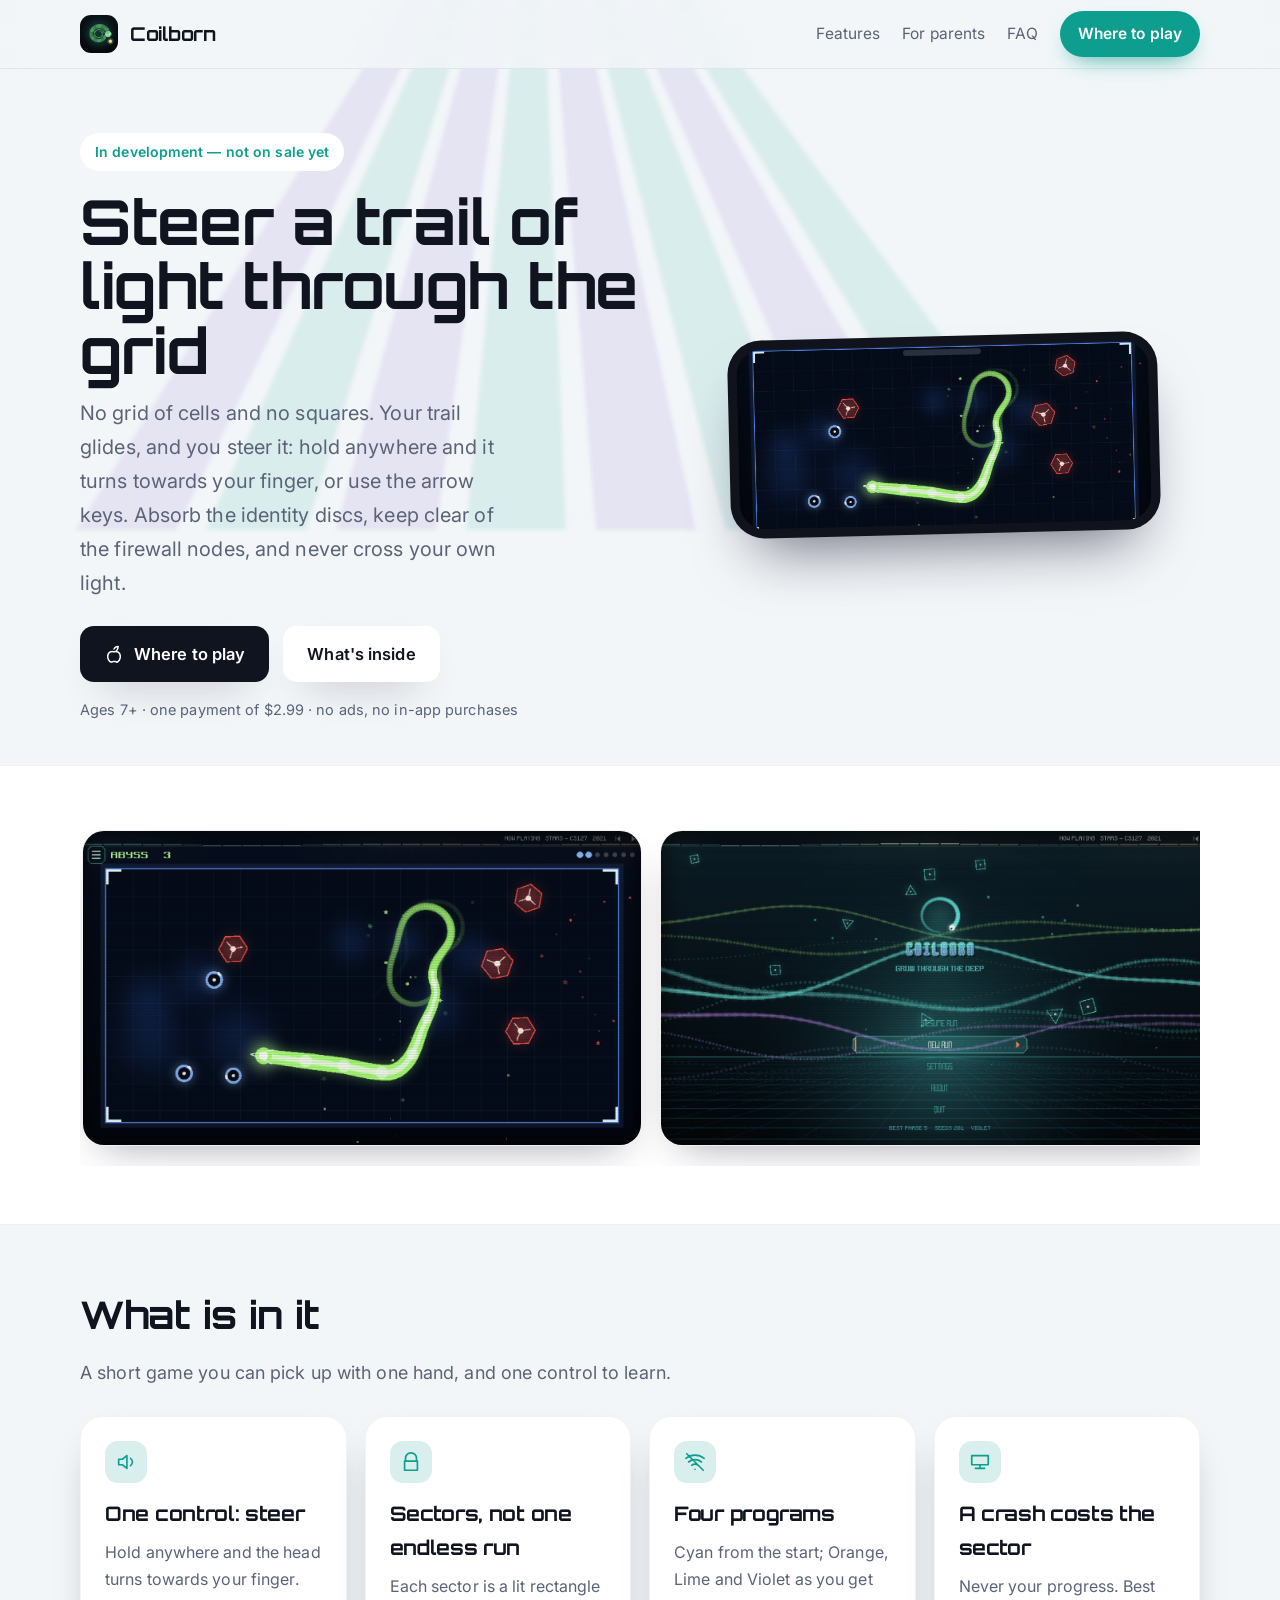
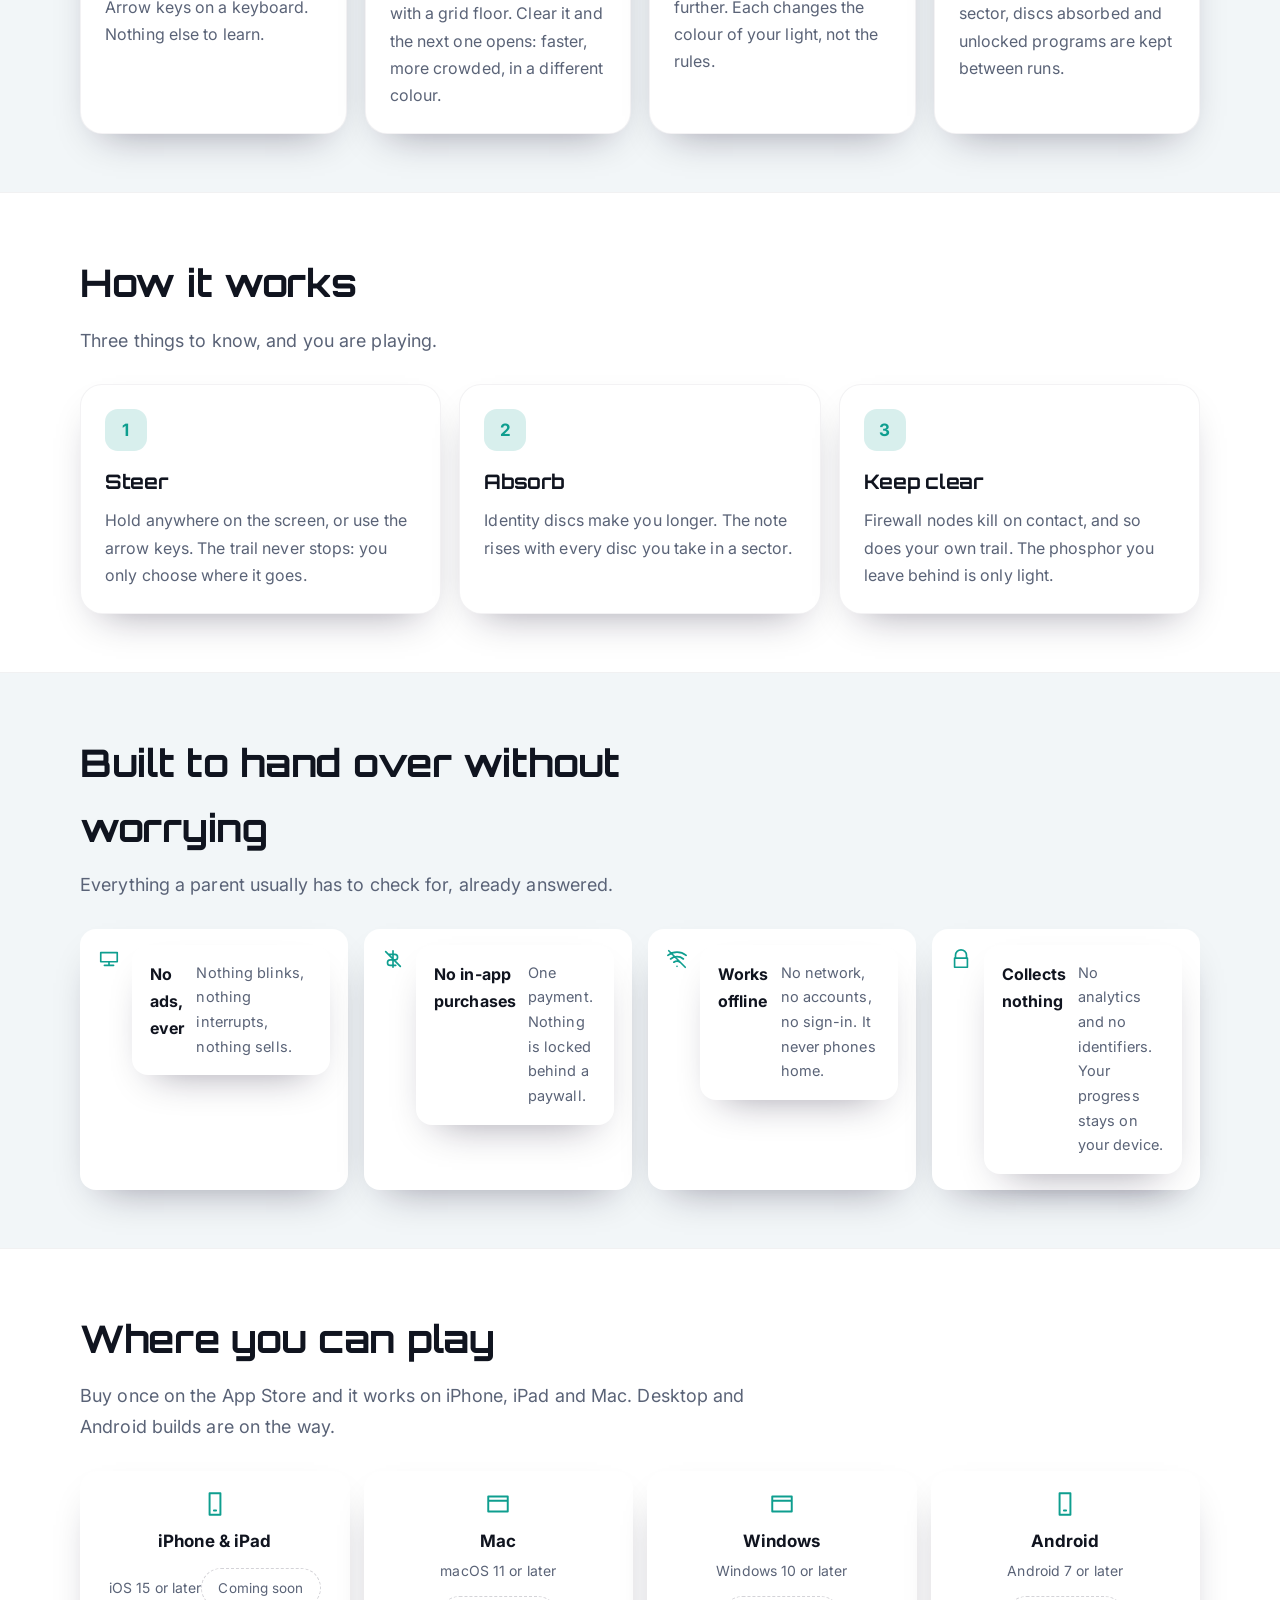
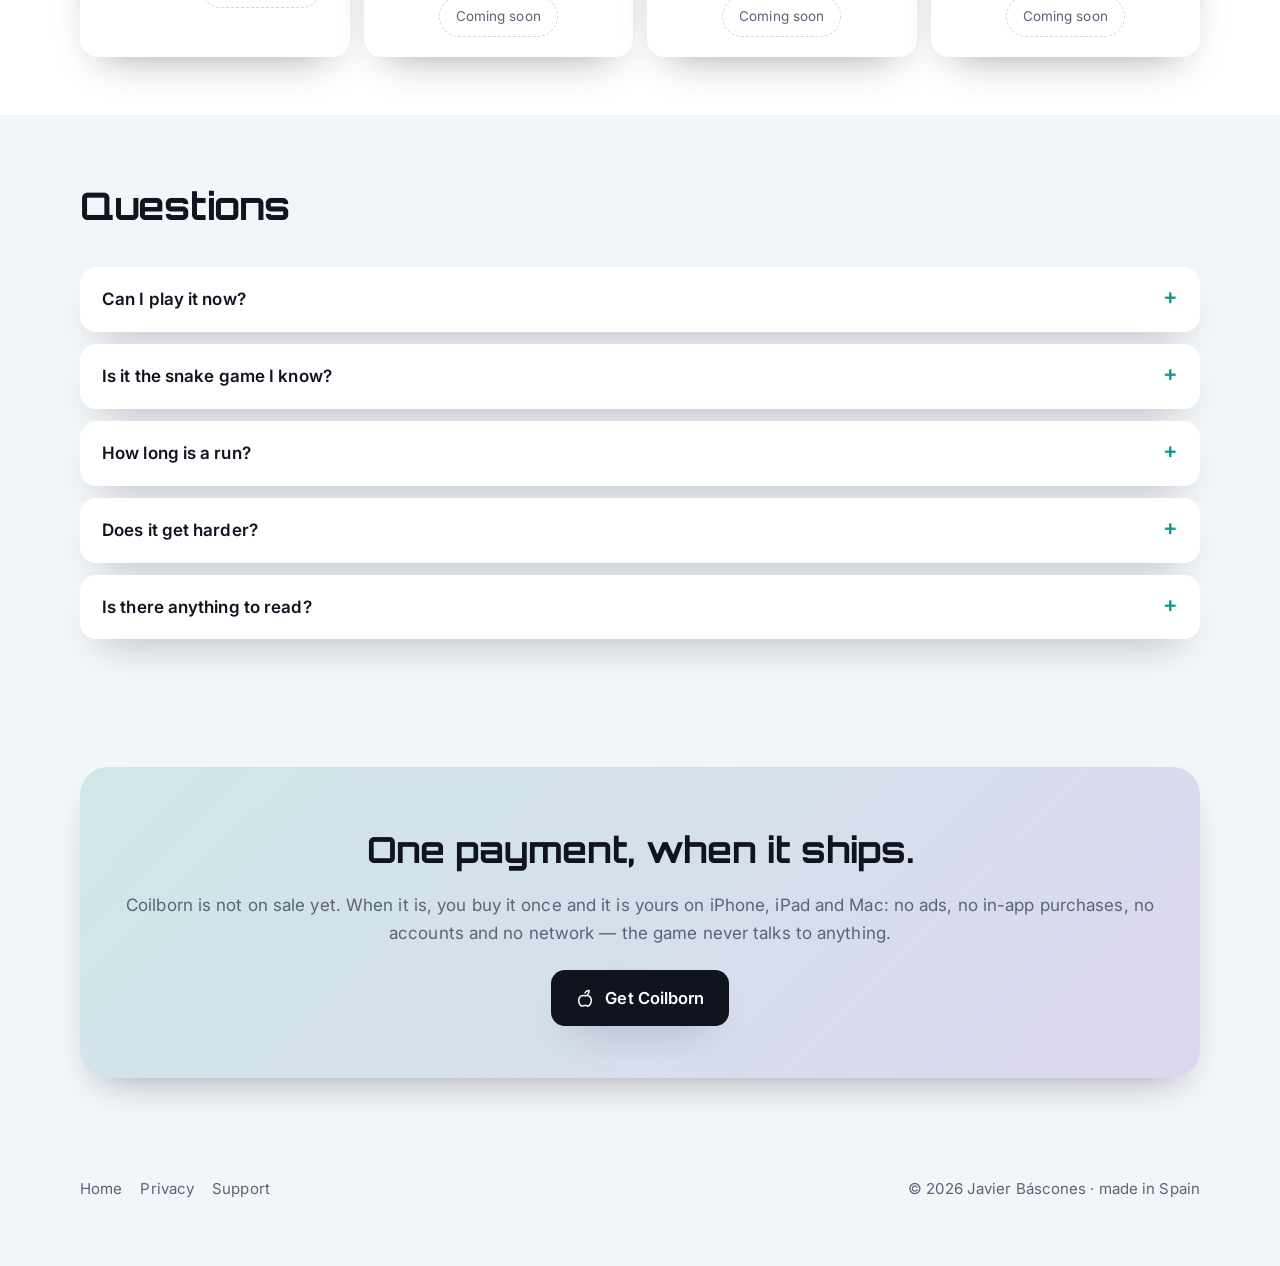
==== index.html @ b09c874a "Web de Coilborn, generada del repo del juego Sitio estático sin build ni npm: index, privacy y suppo" ====
<!doctype html>
<html lang="en">
<head>
<meta charset="utf-8">
<meta name="viewport" content="width=device-width, initial-scale=1">
<title>Coilborn — A light trail in the grid</title>
<meta name="description" content="Coilborn is the old snake rebuilt out of light: a trail that glides through the grid, sector by sector. One payment, no ads, no network.">
<meta name="theme-color" content="#0E9E8F">
<meta property="og:title" content="Coilborn — A light trail in the grid">
<meta property="og:description" content="Coilborn is the old snake rebuilt out of light: a trail that glides through the grid, sector by sector. One payment, no ads, no network.">
<meta property="og:image" content="img/1.png">
<meta property="og:type" content="website">
<meta name="twitter:card" content="summary_large_image">
<link rel="icon" href="img/icon.png">
<link rel="preconnect" href="https://fonts.googleapis.com">
<link rel="preconnect" href="https://fonts.gstatic.com" crossorigin>
<link rel="stylesheet" href="https://fonts.googleapis.com/css2?family=Orbitron:wght@600;700&family=Inter:wght@400;600;700&display=swap">
<link rel="stylesheet" href="style.css">
</head>
<body>
<header class="nav">
  <div class="wrap">
    <a class="logo" href="index.html"><img src="img/icon.png" alt=""> Coilborn</a>
    <nav>
      <a href="index.html#features">Features</a>
      <a href="index.html#parents">For parents</a>
      <a href="index.html#faq">FAQ</a>
      <a class="cta" href="index.html#get">Where to play</a>
    </nav>
  </div>
</header>
<svg class="blobs" viewBox="0 0 1200 620" preserveAspectRatio="xMidYMid slice" aria-hidden="true"><path d="M600 -120 L140 620 L240 620 Z" fill="#7A4BD0" opacity=".10"/><path d="M600 -120 L270 620 L370 620 Z" fill="#0E9E8F" opacity=".10"/><path d="M600 -120 L400 620 L500 620 Z" fill="#7A4BD0" opacity=".10"/><path d="M600 -120 L530 620 L630 620 Z" fill="#0E9E8F" opacity=".10"/><path d="M600 -120 L660 620 L760 620 Z" fill="#7A4BD0" opacity=".10"/><path d="M600 -120 L790 620 L890 620 Z" fill="#0E9E8F" opacity=".10"/><path d="M600 -120 L920 620 L1020 620 Z" fill="#7A4BD0" opacity=".10"/><path d="M600 -120 L1050 620 L1150 620 Z" fill="#0E9E8F" opacity=".10"/></svg>
<section class="hero">
  <div class="wrap">
    <div>
      <span class="eyebrow">In development — not on sale yet</span>
      <h1>Steer a trail of light through the grid</h1>
      <p class="lede">No grid of cells and no squares. Your trail glides, and you steer it: hold anywhere and it turns towards your finger, or use the arrow keys. Absorb the identity discs, keep clear of the firewall nodes, and never cross your own light.</p>
      <div class="hero-actions">
        <a class="btn btn-main" href="#get"><svg viewBox="0 0 24 24" fill="none" stroke="#fff" stroke-width="1.8" stroke-linecap="round" stroke-linejoin="round" aria-hidden="true"><path d="M12 6c1-2 3-3 5-3 0 2-1 4-2 5M7 21c-2-2-3-6-2-9 1-2 3-3 5-3 1 0 2 .5 2 .5s1-.5 2-.5c2 0 4 1 5 3 1 3 0 7-2 9-1 1-2 1-3 0-1 0-2 0-3 0-1 1-2 1-4 0z"/></svg> Where to play</a>
        <a class="btn btn-ghost" href="#features">What's inside</a>
      </div>
      <p class="meta">Ages 7+ · one payment of $2.99 · no ads, no in-app purchases</p>
    </div>
    <div class="phone"><img src="img/1.png" alt="Coilborn on iPhone"></div>
  </div>
</section>

<section class="band">
  <div class="wrap">
    <div class="rail">
      <img src="img/1.png" alt="Coilborn screenshot 1" loading="lazy">
      <img src="img/2.png" alt="Coilborn screenshot 2" loading="lazy">
      <img src="img/3.png" alt="Coilborn screenshot 3" loading="lazy">
      <img src="img/4.png" alt="Coilborn screenshot 4" loading="lazy">
      <img src="img/5.png" alt="Coilborn screenshot 5" loading="lazy">
      <img src="img/6.png" alt="Coilborn screenshot 6" loading="lazy">
    </div>
  </div>
</section>

<section id="features">
  <div class="wrap">
    <div class="section-head"><h2>What is in it</h2><p>A short game you can pick up with one hand, and one control to learn.</p></div>
    <div class="grid">
      <div class="card"><div class="dot"><svg viewBox="0 0 24 24" fill="none" stroke="#0E9E8F" stroke-width="1.8" stroke-linecap="round" stroke-linejoin="round" aria-hidden="true"><path d="M4 9v6h4l5 4V5L8 9H4zM17 8a5 5 0 0 1 0 8"/></svg></div><h3>One control: steer</h3><p>Hold anywhere and the head turns towards your finger. Arrow keys on a keyboard. Nothing else to learn.</p></div>
      <div class="card"><div class="dot"><svg viewBox="0 0 24 24" fill="none" stroke="#0E9E8F" stroke-width="1.8" stroke-linecap="round" stroke-linejoin="round" aria-hidden="true"><path d="M6 11V8a6 6 0 0 1 12 0v3M5 11h14v10H5z"/></svg></div><h3>Sectors, not one endless run</h3><p>Each sector is a lit rectangle with a grid floor. Clear it and the next one opens: faster, more crowded, in a different colour.</p></div>
      <div class="card"><div class="dot"><svg viewBox="0 0 24 24" fill="none" stroke="#0E9E8F" stroke-width="1.8" stroke-linecap="round" stroke-linejoin="round" aria-hidden="true"><path d="M2 8a16 16 0 0 1 20 0M5 12a11 11 0 0 1 14 0M8.5 15.5a6 6 0 0 1 7 0M12 20h.01M3 3l18 18"/></svg></div><h3>Four programs</h3><p>Cyan from the start; Orange, Lime and Violet as you get further. Each changes the colour of your light, not the rules.</p></div>
      <div class="card"><div class="dot"><svg viewBox="0 0 24 24" fill="none" stroke="#0E9E8F" stroke-width="1.8" stroke-linecap="round" stroke-linejoin="round" aria-hidden="true"><path d="M3 5h18v10H3zM7 19h10M12 15v4"/></svg></div><h3>A crash costs the sector</h3><p>Never your progress. Best sector, discs absorbed and unlocked programs are kept between runs.</p></div>
    </div>
  </div>
</section>

<section class="band">
  <div class="wrap">
    <div class="section-head"><h2>How it works</h2><p>Three things to know, and you are playing.</p></div>
    <div class="grid">
      <div class="card"><div class="dot"><b style="color:#0E9E8F">1</b></div><h3>Steer</h3><p>Hold anywhere on the screen, or use the arrow keys. The trail never stops: you only choose where it goes.</p></div>
      <div class="card"><div class="dot"><b style="color:#0E9E8F">2</b></div><h3>Absorb</h3><p>Identity discs make you longer. The note rises with every disc you take in a sector.</p></div>
      <div class="card"><div class="dot"><b style="color:#0E9E8F">3</b></div><h3>Keep clear</h3><p>Firewall nodes kill on contact, and so does your own trail. The phosphor you leave behind is only light.</p></div>
    </div>
  </div>
</section>

<section id="parents">
  <div class="wrap">
    <div class="section-head"><h2>Built to hand over without worrying</h2>
      <p>Everything a parent usually has to check for, already answered.</p></div>
    <div class="trust">
      <div><svg viewBox="0 0 24 24" fill="none" stroke="#0E9E8F" stroke-width="1.8" stroke-linecap="round" stroke-linejoin="round" aria-hidden="true"><path d="M3 5h18v10H3zM7 19h10M12 15v4"/></svg><div><b>No ads, ever</b><span>Nothing blinks, nothing interrupts, nothing sells.</span></div></div>
      <div><svg viewBox="0 0 24 24" fill="none" stroke="#0E9E8F" stroke-width="1.8" stroke-linecap="round" stroke-linejoin="round" aria-hidden="true"><path d="M12 3v18M8 7h6a3 3 0 0 1 0 6H9a3 3 0 0 0 0 6h6M4 4l16 16"/></svg><div><b>No in-app purchases</b><span>One payment. Nothing is locked behind a paywall.</span></div></div>
      <div><svg viewBox="0 0 24 24" fill="none" stroke="#0E9E8F" stroke-width="1.8" stroke-linecap="round" stroke-linejoin="round" aria-hidden="true"><path d="M2 8a16 16 0 0 1 20 0M5 12a11 11 0 0 1 14 0M8.5 15.5a6 6 0 0 1 7 0M12 20h.01M3 3l18 18"/></svg><div><b>Works offline</b><span>No network, no accounts, no sign-in. It never phones home.</span></div></div>
      <div><svg viewBox="0 0 24 24" fill="none" stroke="#0E9E8F" stroke-width="1.8" stroke-linecap="round" stroke-linejoin="round" aria-hidden="true"><path d="M6 11V8a6 6 0 0 1 12 0v3M5 11h14v10H5z"/></svg><div><b>Collects nothing</b><span>No analytics and no identifiers. Your progress stays on your device.</span></div></div>
    </div>
  </div>
</section>

<section id="get" class="band">
  <div class="wrap">
    <div class="section-head"><h2>Where you can play</h2>
      <p>Buy once on the App Store and it works on iPhone, iPad and Mac. Desktop and Android builds are on the way.</p></div>
    <div class="plats">
      <div class="plat"><svg viewBox="0 0 24 24" fill="none" stroke="#0E9E8F" stroke-width="1.8" stroke-linecap="round" stroke-linejoin="round" aria-hidden="true"><path d="M7 2h10v20H7zM11 18h2"/></svg><b>iPhone & iPad</b><span>iOS 15 or later</span><em>Coming soon</em></div>
      <div class="plat"><svg viewBox="0 0 24 24" fill="none" stroke="#0E9E8F" stroke-width="1.8" stroke-linecap="round" stroke-linejoin="round" aria-hidden="true"><path d="M3 5h18v14H3zM3 9h18"/></svg><b>Mac</b><span>macOS 11 or later</span><em>Coming soon</em></div>
      <div class="plat"><svg viewBox="0 0 24 24" fill="none" stroke="#0E9E8F" stroke-width="1.8" stroke-linecap="round" stroke-linejoin="round" aria-hidden="true"><path d="M3 5h18v14H3zM3 9h18"/></svg><b>Windows</b><span>Windows 10 or later</span><em>Coming soon</em></div>
      <div class="plat"><svg viewBox="0 0 24 24" fill="none" stroke="#0E9E8F" stroke-width="1.8" stroke-linecap="round" stroke-linejoin="round" aria-hidden="true"><path d="M7 2h10v20H7zM11 18h2"/></svg><b>Android</b><span>Android 7 or later</span><em>Coming soon</em></div>
    </div>
  </div>
</section>

<section id="faq">
  <div class="wrap">
    <div class="section-head"><h2>Questions</h2></div>
    <details><summary>Can I play it now?</summary><p>Not yet. Coilborn is still in development; this page is here so you can see what it is. It will go on sale on the App Store first, with desktop and Android to follow.</p></details>
    <details><summary>Is it the snake game I know?</summary><p>The idea is: eat, grow, do not bite yourself. The feel is not. There are no cells and no steps — the trail glides and turns as smoothly as you steer it.</p></details>
    <details><summary>How long is a run?</summary><p>A sector takes a minute or two. You can leave after any of them: your best sector is kept.</p></details>
    <details><summary>Does it get harder?</summary><p>Every sector is faster and has more firewall nodes, and your own trail gets longer, which is what really ends runs.</p></details>
    <details><summary>Is there anything to read?</summary><p>Almost nothing. The sector name and the disc counter, and both are optional to look at.</p></details>
  </div>
</section>

<section>
  <div class="wrap">
    <div class="closer">
      <h2>One payment, when it ships.</h2>
      <p>Coilborn is not on sale yet. When it is, you buy it once and it is yours on iPhone, iPad and Mac: no ads, no in-app purchases, no accounts and no network — the game never talks to anything.</p>
      <a class="btn btn-main" href="#get"><svg viewBox="0 0 24 24" fill="none" stroke="#fff" stroke-width="1.8" stroke-linecap="round" stroke-linejoin="round" aria-hidden="true"><path d="M12 6c1-2 3-3 5-3 0 2-1 4-2 5M7 21c-2-2-3-6-2-9 1-2 3-3 5-3 1 0 2 .5 2 .5s1-.5 2-.5c2 0 4 1 5 3 1 3 0 7-2 9-1 1-2 1-3 0-1 0-2 0-3 0-1 1-2 1-4 0z"/></svg> Get Coilborn</a>
    </div>
  </div>
</section>
<footer>
  <div class="wrap">
    <div><a href="index.html">Home</a><a href="privacy.html">Privacy</a><a href="support.html">Support</a></div>
    <div>© 2026 Javier Báscones · made in Spain</div>
  </div>
</footer>
</body>
</html>
---- style.css ----
/* Coilborn — hoja de estilo generada por tools/make_website.py */
:root {
  --accent: #0E9E8F;
  --accent2: #7A4BD0;
  --ink: #10141F;
  --ink-soft: #5A6377;
  --bg: #F2F6F8;
  --panel: #ffffff;
  --radius: 22px;
  --shadow: 0 18px 40px -22px rgba(17, 12, 40, .45);
}
* { box-sizing: border-box; }
html { scroll-behavior: smooth; -webkit-text-size-adjust: 100%; }
body {
  margin: 0; background: var(--bg); color: var(--ink);
  font-family: Inter, ui-sans-serif, -apple-system, BlinkMacSystemFont, "Segoe UI", sans-serif;
  font-size: 17px; line-height: 1.7; letter-spacing: .1px;
}
h1, h2, h3, .logo, .badge, .stat b { font-family: Orbitron, Inter, sans-serif; letter-spacing: -.3px; }
img, svg, video { max-width: 100%; display: block; }
a { color: var(--accent); }
.wrap { width: min(1120px, 100% - 44px); margin-inline: auto; }

/* barra superior */
.nav { position: sticky; top: 0; z-index: 20; backdrop-filter: blur(12px);
  background: color-mix(in srgb, var(--bg) 82%, transparent); border-bottom: 1px solid rgba(20, 16, 40, .07); }
.nav .wrap { display: flex; align-items: center; gap: 18px; height: 68px; }
.logo { display: flex; align-items: center; gap: 12px; font-weight: 700; font-size: 19px; text-decoration: none; color: var(--ink); }
.logo img { width: 38px; height: 38px; border-radius: 11px; box-shadow: var(--shadow); }
.nav nav { margin-left: auto; display: flex; gap: 22px; align-items: center; }
.nav nav a { color: var(--ink-soft); text-decoration: none; font-size: 15.5px; }
.nav nav a:hover { color: var(--accent); }
.cta { background: var(--accent); color: #fff !important; padding: 10px 18px; border-radius: 999px;
  font-weight: 600; box-shadow: 0 10px 24px -12px var(--accent); }
@media (max-width: 760px) { .nav nav a:not(.cta) { display: none; } }

/* hero */
.hero { position: relative; overflow: hidden; padding: 64px 0 28px; }
.blobs { position: absolute; inset: -10% -5% auto -5%; height: 620px; z-index: 0; filter: blur(2px); }
.hero .wrap { position: relative; z-index: 1; display: grid; grid-template-columns: 1.05fr .95fr; gap: 40px; align-items: center; }
.eyebrow { display: inline-flex; align-items: center; gap: 8px; background: var(--panel); border-radius: 999px;
  padding: 7px 15px; font-size: 14px; font-weight: 600; color: var(--accent); box-shadow: var(--shadow); }
h1 { font-size: clamp(38px, 5.4vw, 62px); line-height: 1.04; margin: 18px 0 14px; }
.lede { font-size: 20px; color: var(--ink-soft); margin: 0 0 26px; max-width: 34ch; }
.hero-actions { display: flex; flex-wrap: wrap; gap: 14px; align-items: center; }
.btn { display: inline-flex; align-items: center; gap: 10px; text-decoration: none; font-weight: 600;
  padding: 14px 24px; border-radius: 14px; font-size: 16.5px; }
.btn-main { background: var(--ink); color: #fff; box-shadow: var(--shadow); }
.btn-ghost { background: var(--panel); color: var(--ink); box-shadow: var(--shadow); }
.btn svg { width: 20px; height: 20px; }
.meta { margin-top: 16px; font-size: 14.5px; color: var(--ink-soft); }
.phone { position: relative; margin-inline: auto; width: min(430px, 100%); aspect-ratio: 19.5 / 9;
  background: #10131c; border-radius: 34px; padding: 9px; box-shadow: 0 34px 60px -26px rgba(16, 12, 36, .6); rotate: -1.4deg; }
.phone img { width: 100%; height: 100%; object-fit: cover; border-radius: 26px; }
.phone::after { content: ""; position: absolute; left: 50%; translate: -50% 0; top: 13px; width: 78px; height: 6px;
  background: #2a2f3d; border-radius: 99px; }
@media (max-width: 900px) { .hero .wrap { grid-template-columns: 1fr; } .lede { max-width: none; } }

/* franjas y secciones */
section { padding: 58px 0; }
.section-head { max-width: 62ch; margin-bottom: 28px; }
.section-head h2 { font-size: clamp(27px, 3.4vw, 38px); margin: 0 0 10px; }
.section-head p { color: var(--ink-soft); margin: 0; font-size: 18px; }
.band { background: var(--panel); border-block: 1px solid rgba(20, 16, 40, .06); }

/* carrusel de capturas */
.rail { display: flex; gap: 18px; overflow-x: auto; scroll-snap-type: x mandatory; padding: 6px 2px 20px;
  scrollbar-width: thin; }
.rail img { flex: 0 0 auto; width: min(560px, 82vw); border-radius: var(--radius); scroll-snap-align: center;
  box-shadow: var(--shadow); border: 1px solid rgba(20, 16, 40, .06); }

/* tarjetas */
.grid { display: grid; gap: 18px; grid-template-columns: repeat(auto-fit, minmax(250px, 1fr)); }
.card { background: var(--panel); border-radius: var(--radius); padding: 24px; box-shadow: var(--shadow);
  border: 1px solid rgba(20, 16, 40, .05); }
.card h3 { margin: 0 0 8px; font-size: 20px; }
.card p { margin: 0; color: var(--ink-soft); font-size: 16px; }
.card .dot { width: 42px; height: 42px; border-radius: 13px; display: grid; place-items: center; margin-bottom: 14px;
  background: color-mix(in srgb, var(--accent) 16%, #fff); }
.card .dot svg { width: 22px; height: 22px; }

/* vídeo */
.video { border-radius: var(--radius); overflow: hidden; box-shadow: var(--shadow); background: #0d1017; }

/* confianza */
.trust { display: grid; gap: 16px; grid-template-columns: repeat(auto-fit, minmax(190px, 1fr)); }
.trust div { display: flex; gap: 12px; align-items: flex-start; background: var(--panel); border-radius: 16px;
  padding: 16px 18px; box-shadow: var(--shadow); }
.trust svg { width: 22px; height: 22px; flex: 0 0 auto; margin-top: 3px; }
.trust b { display: block; font-size: 16px; }
.trust span { color: var(--ink-soft); font-size: 14.5px; }

/* plataformas */
.plats { display: grid; gap: 14px; grid-template-columns: repeat(auto-fit, minmax(180px, 1fr)); }
.plat { background: var(--panel); border-radius: 18px; padding: 20px; box-shadow: var(--shadow); text-align: center; }
.plat svg { width: 26px; height: 26px; margin: 0 auto 10px; }
.plat b { display: block; font-size: 17px; }
.plat span { color: var(--ink-soft); font-size: 14px; }
.plat a { display: inline-block; margin-top: 12px; background: var(--accent); color: #fff; text-decoration: none;
  padding: 9px 18px; border-radius: 999px; font-size: 14.5px; font-weight: 600; }
.plat em { display: inline-block; margin-top: 12px; font-size: 13.5px; color: var(--ink-soft); font-style: normal;
  border: 1px dashed rgba(20, 16, 40, .18); border-radius: 999px; padding: 8px 16px; }

/* preguntas */
details { background: var(--panel); border-radius: 16px; padding: 18px 22px; box-shadow: var(--shadow); margin-bottom: 12px; }
summary { cursor: pointer; font-weight: 600; font-size: 17px; list-style: none; }
summary::-webkit-details-marker { display: none; }
summary::after { content: "+"; float: right; color: var(--accent); font-size: 22px; line-height: 1; }
details[open] summary::after { content: "–"; }
details p { margin: 12px 0 0; color: var(--ink-soft); font-size: 16px; }

/* cierre */
.closer { text-align: center; background:
  linear-gradient(135deg, color-mix(in srgb, var(--accent) 16%, var(--bg)), color-mix(in srgb, var(--accent2) 18%, var(--bg)));
  border-radius: 28px; padding: 52px 28px; box-shadow: var(--shadow); }
.closer h2 { margin: 0 0 10px; font-size: clamp(26px, 3.2vw, 36px); }
.closer p { color: var(--ink-soft); margin: 0 0 22px; }

footer { padding: 40px 0 64px; color: var(--ink-soft); font-size: 15px; }
footer .wrap { display: flex; flex-wrap: wrap; gap: 14px; justify-content: space-between; align-items: center; }
footer a { color: var(--ink-soft); text-decoration: none; margin-right: 18px; }
footer a:hover { color: var(--accent); }

/* páginas de texto */
.doc { max-width: 72ch; }
.doc h1 { font-size: clamp(32px, 4vw, 44px); margin-bottom: 6px; }
.doc h2 { font-size: 22px; margin: 32px 0 8px; }
.doc p, .doc li { color: var(--ink-soft); font-size: 16.5px; }
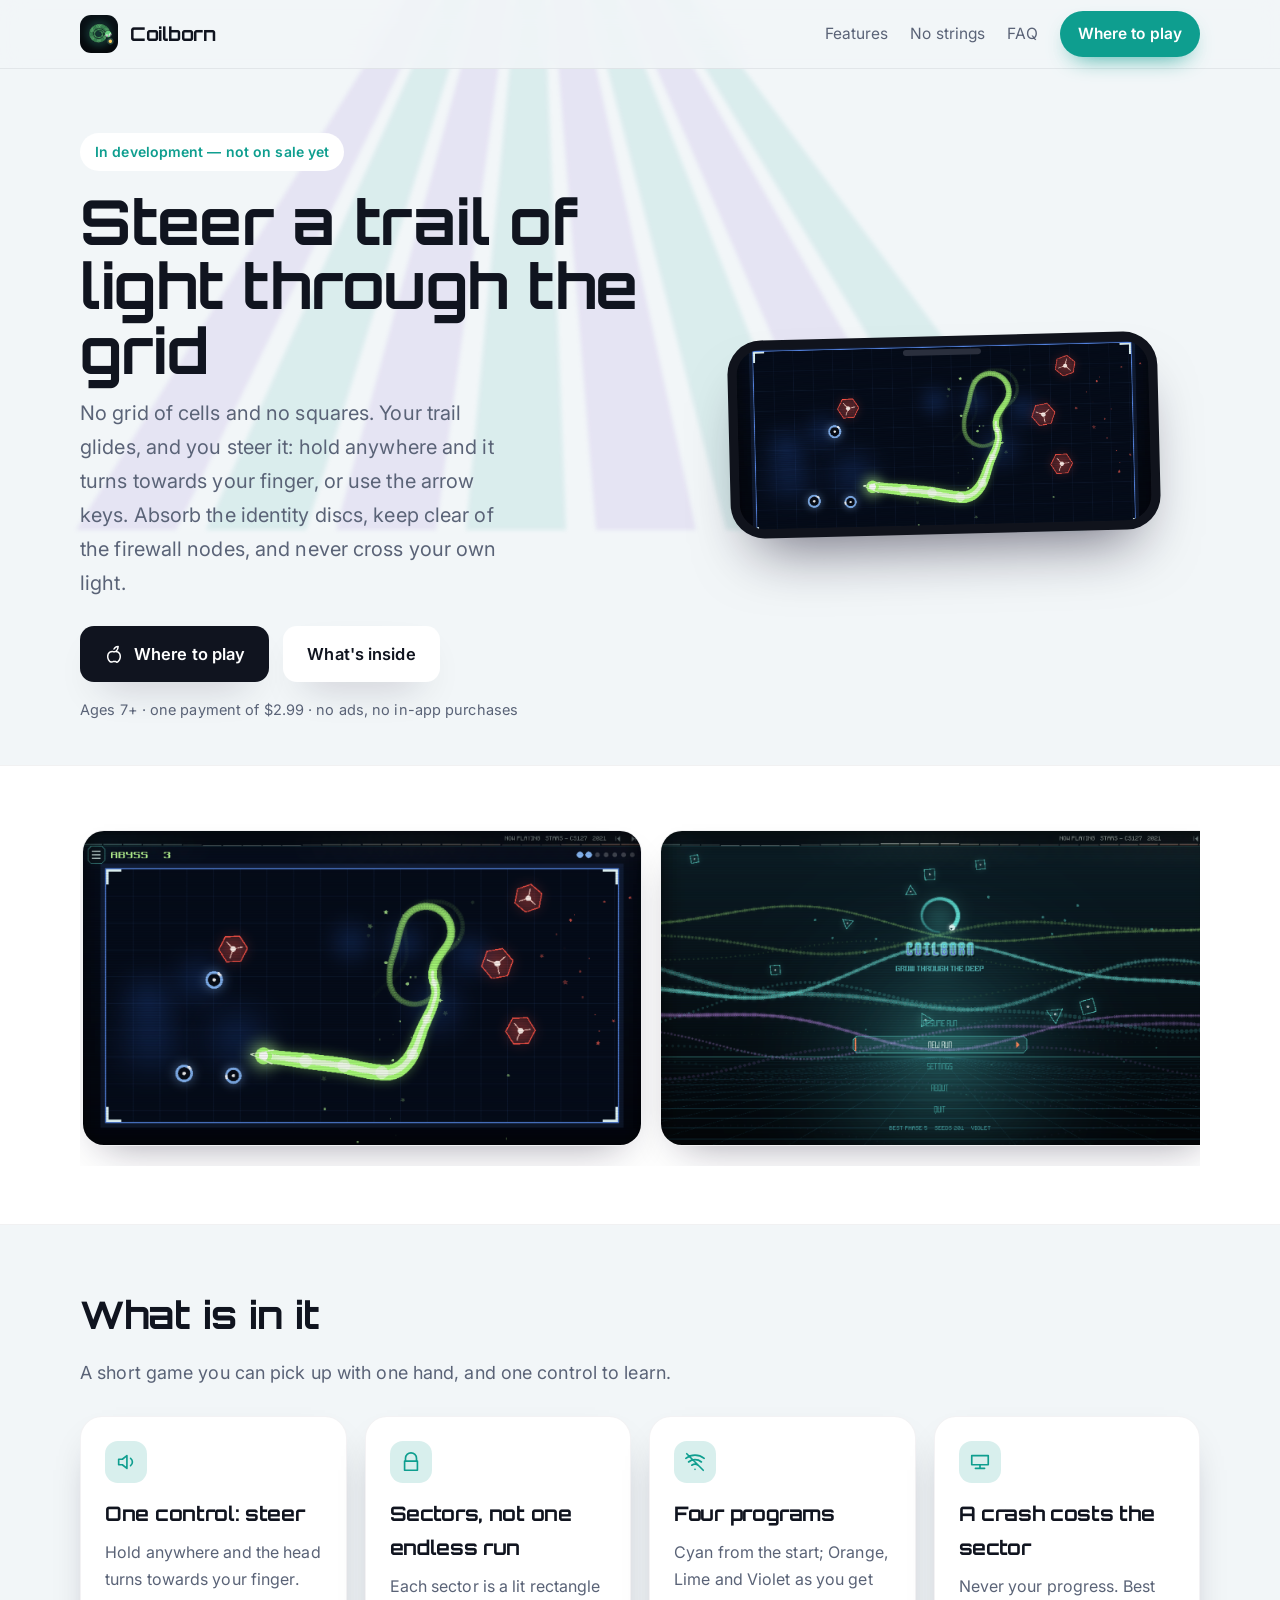
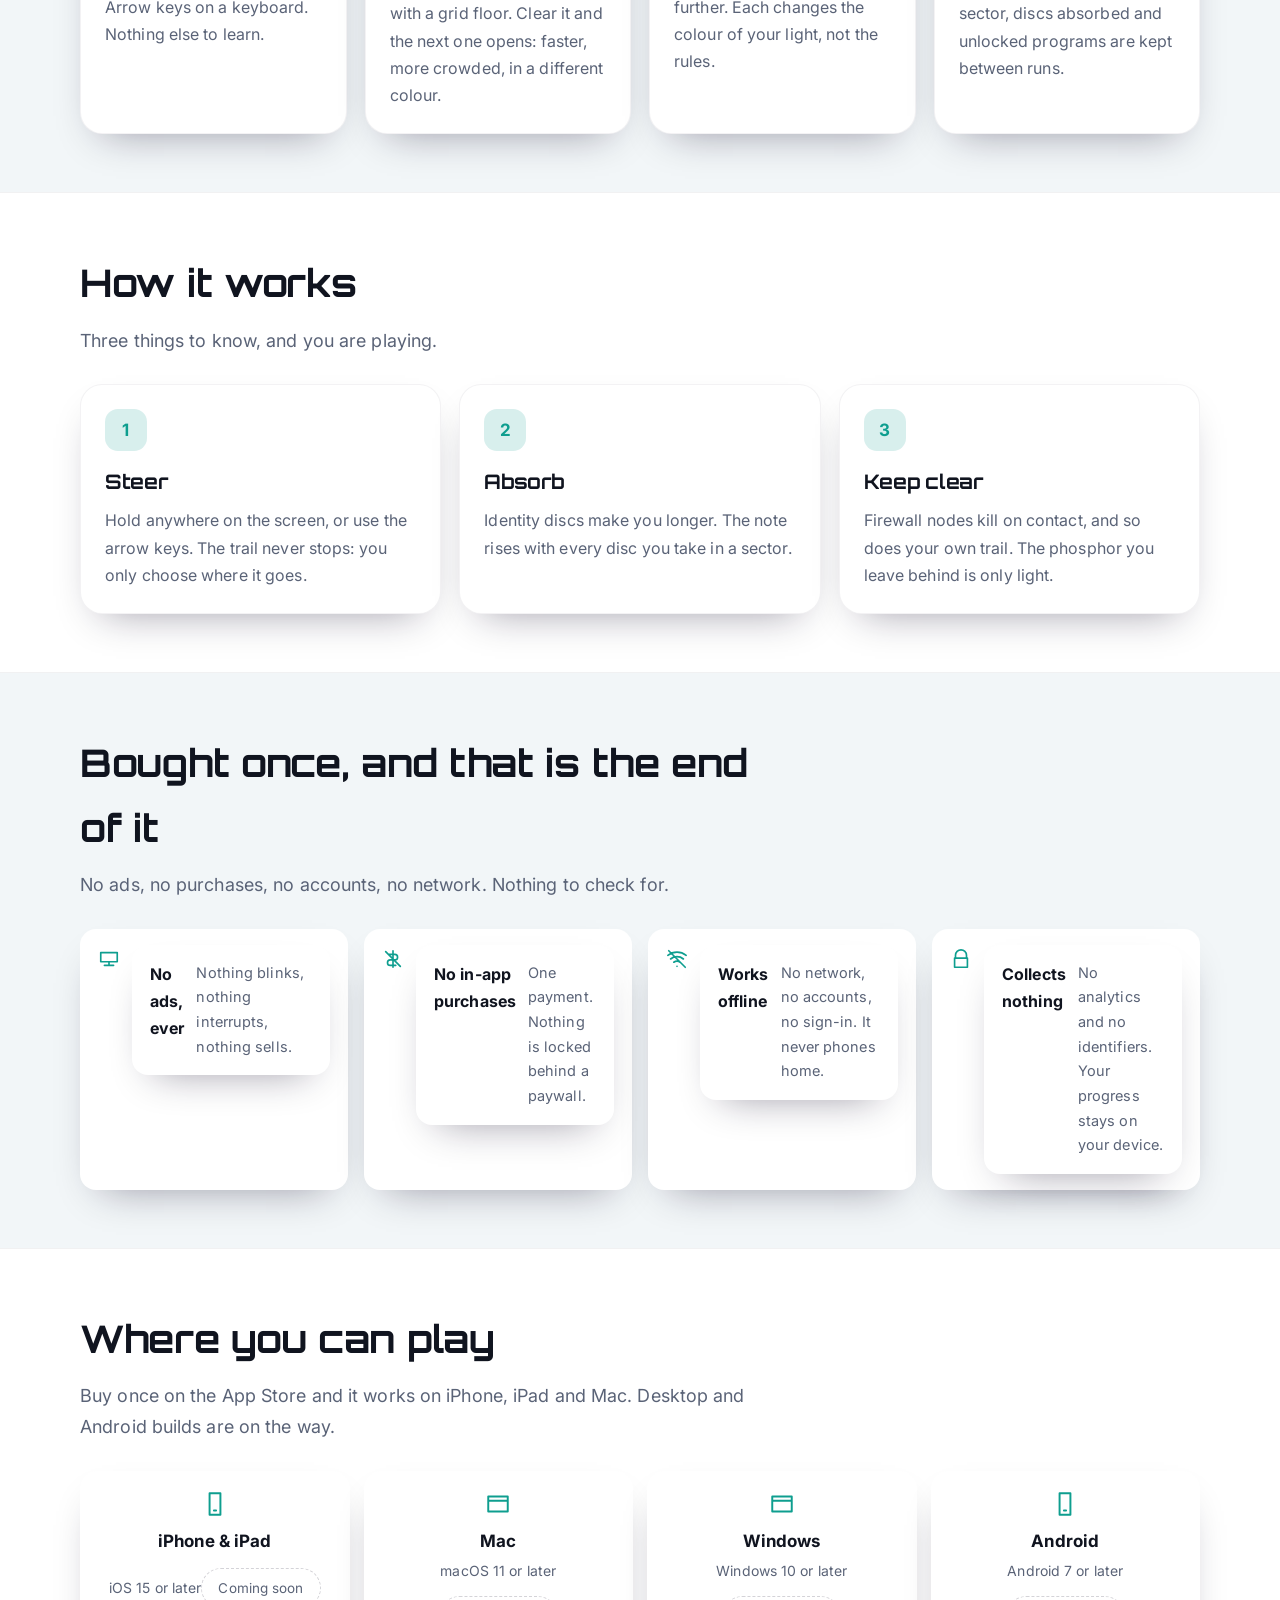
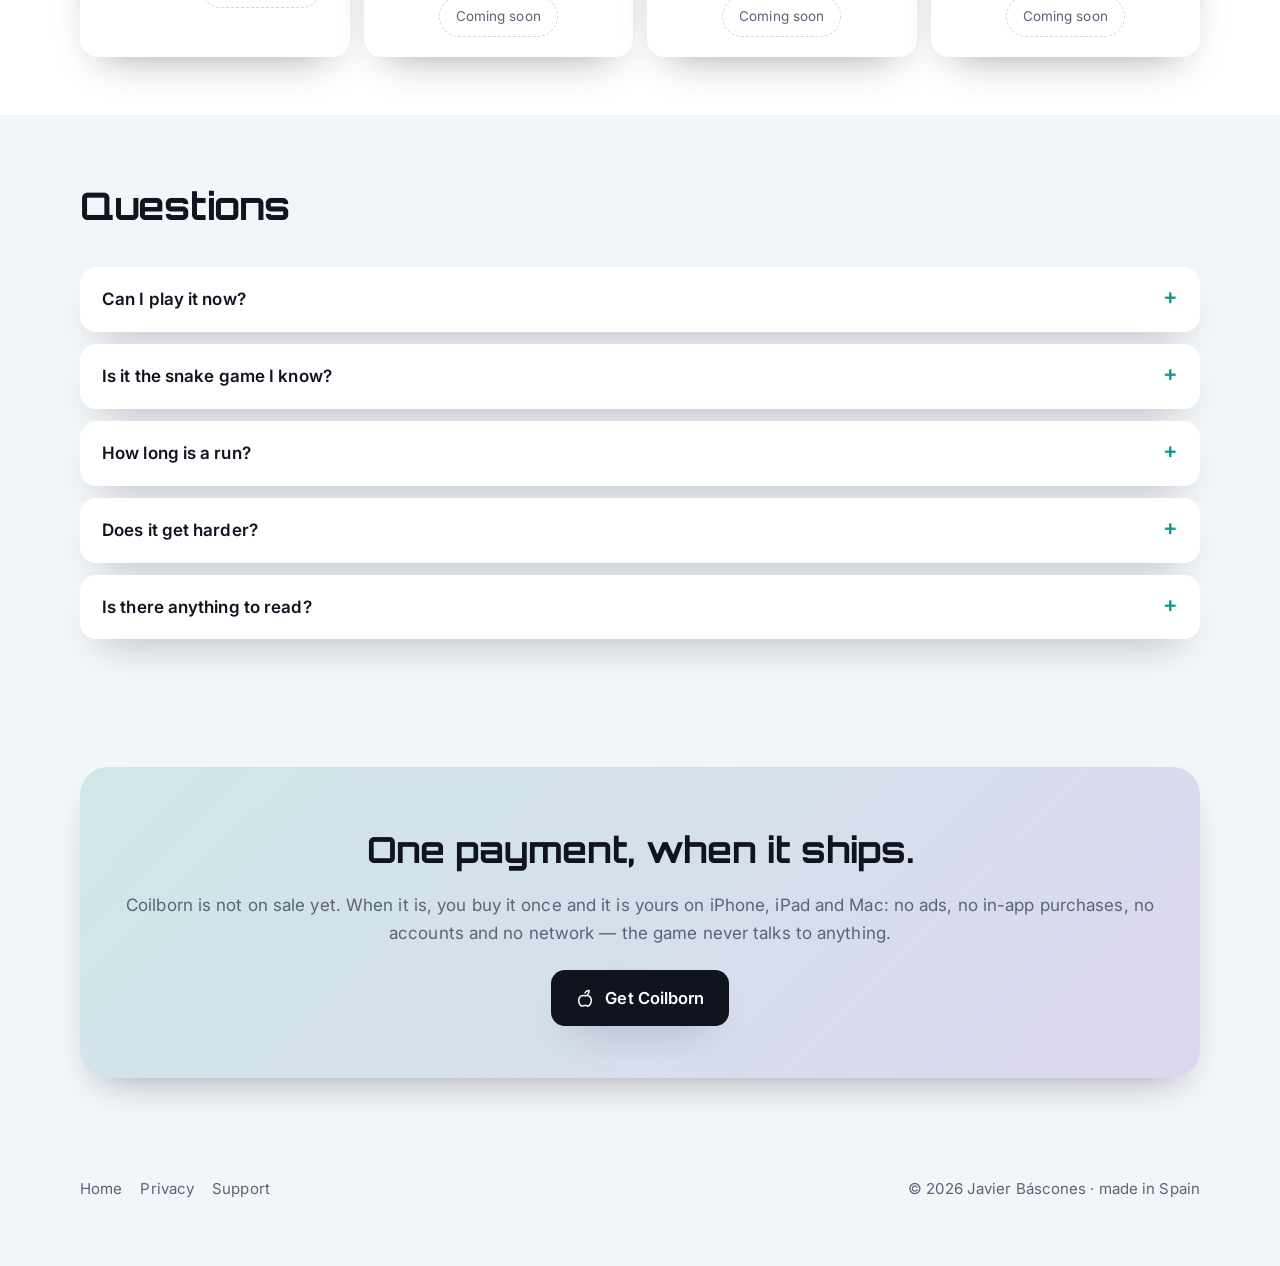
==== commit e526ff3b: "Textos propios: esto no es un juego infantil El menú decía «For parents» y la banda hablaba de tranq" ====
--- a/index.html
+++ b/index.html
@@ -23,7 +23,7 @@
     <a class="logo" href="index.html"><img src="img/icon.png" alt=""> Coilborn</a>
     <nav>
       <a href="index.html#features">Features</a>
-      <a href="index.html#parents">For parents</a>
+      <a href="index.html#parents">No strings</a>
       <a href="index.html#faq">FAQ</a>
       <a class="cta" href="index.html#get">Where to play</a>
     </nav>
@@ -84,8 +84,8 @@
 
 <section id="parents">
   <div class="wrap">
-    <div class="section-head"><h2>Built to hand over without worrying</h2>
-      <p>Everything a parent usually has to check for, already answered.</p></div>
+    <div class="section-head"><h2>Bought once, and that is the end of it</h2>
+      <p>No ads, no purchases, no accounts, no network. Nothing to check for.</p></div>
     <div class="trust">
       <div><svg viewBox="0 0 24 24" fill="none" stroke="#0E9E8F" stroke-width="1.8" stroke-linecap="round" stroke-linejoin="round" aria-hidden="true"><path d="M3 5h18v10H3zM7 19h10M12 15v4"/></svg><div><b>No ads, ever</b><span>Nothing blinks, nothing interrupts, nothing sells.</span></div></div>
       <div><svg viewBox="0 0 24 24" fill="none" stroke="#0E9E8F" stroke-width="1.8" stroke-linecap="round" stroke-linejoin="round" aria-hidden="true"><path d="M12 3v18M8 7h6a3 3 0 0 1 0 6H9a3 3 0 0 0 0 6h6M4 4l16 16"/></svg><div><b>No in-app purchases</b><span>One payment. Nothing is locked behind a paywall.</span></div></div>
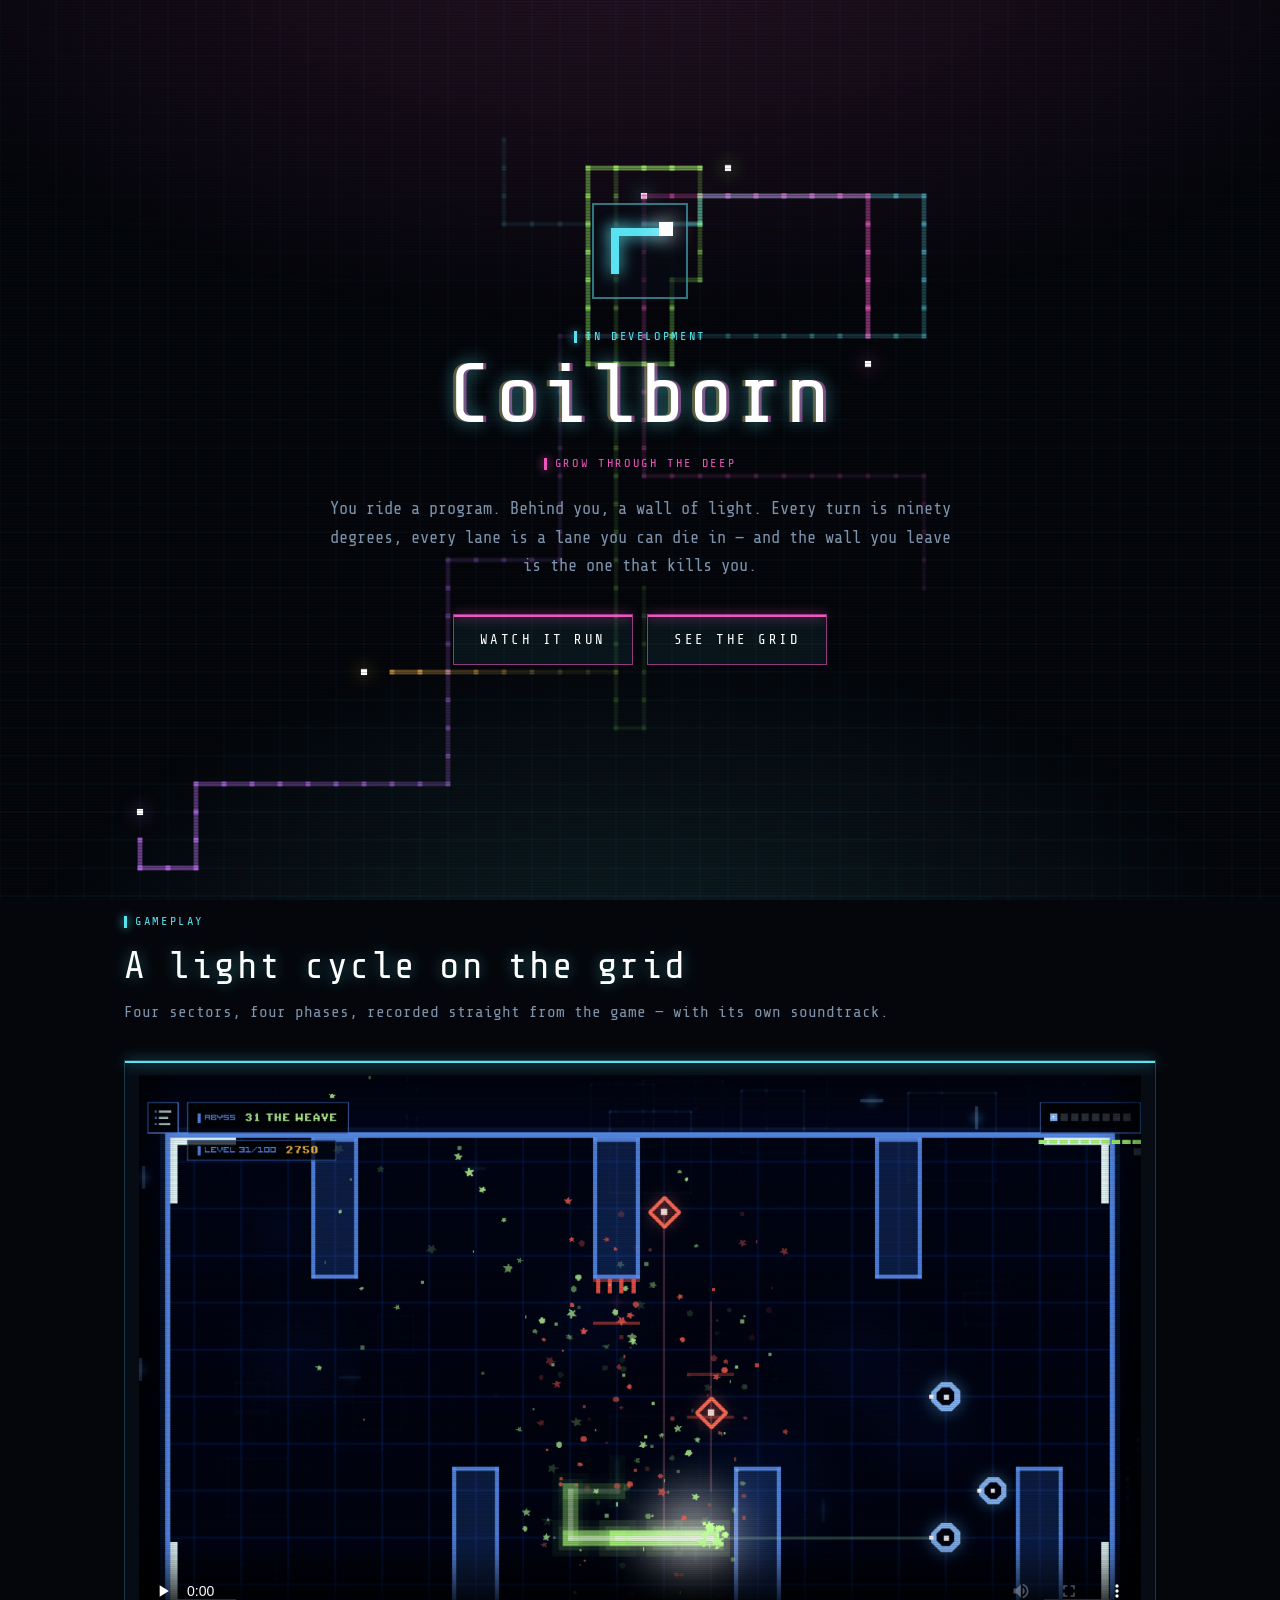
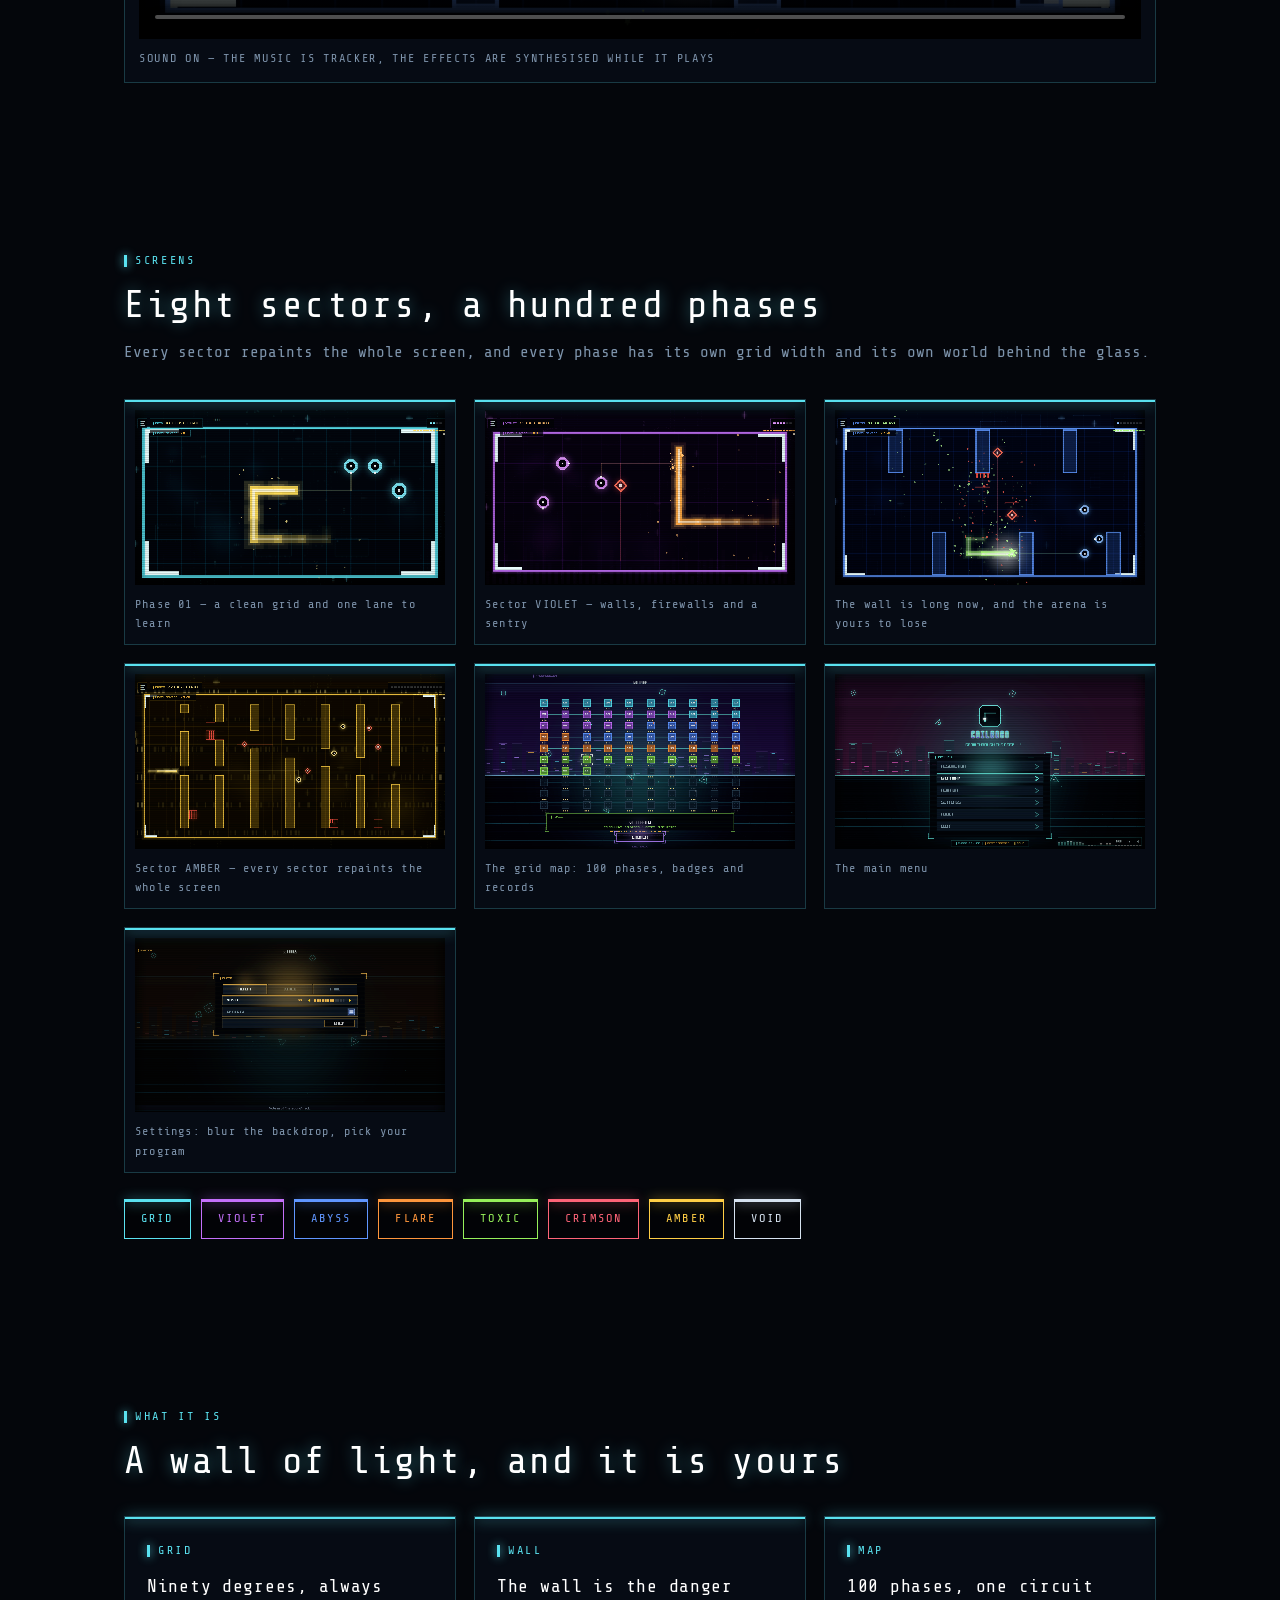
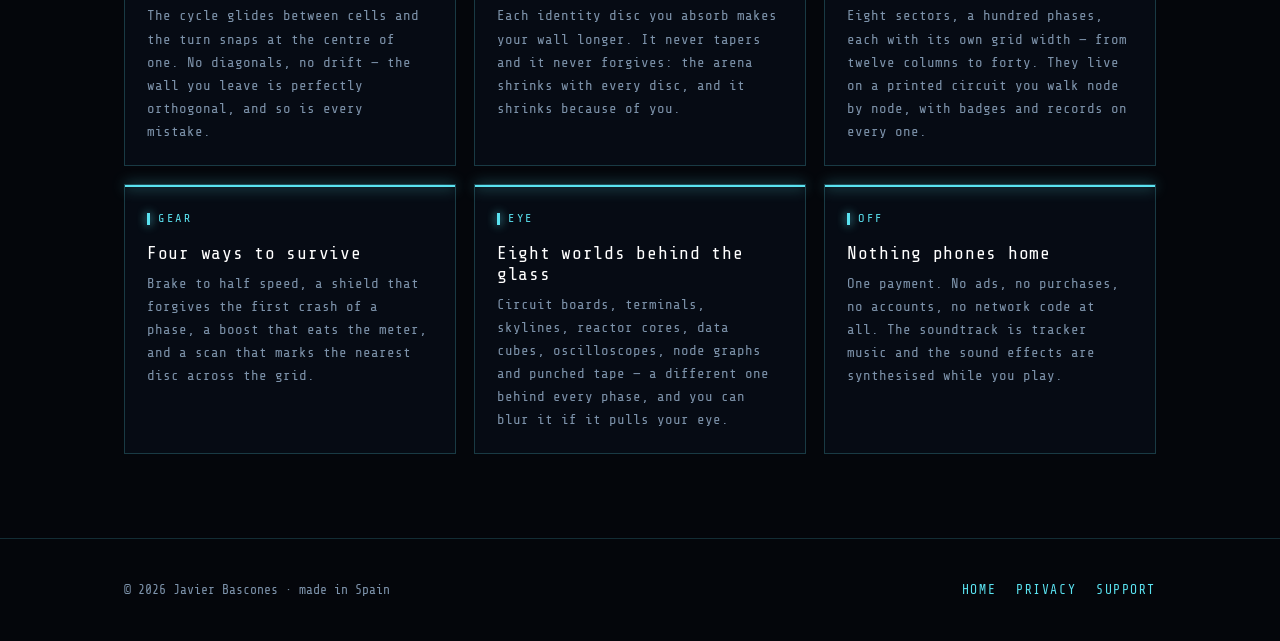
==== commit 0d2546a0: "La web, rehecha: negro, neón y Tron El sitio anterior era el de la plantilla de los juegos infantile" ====
--- a/index.html
+++ b/index.html
@@ -1,138 +1,81 @@
 <!doctype html>
-<html lang="en">
-<head>
+<html lang="en"><head>
 <meta charset="utf-8">
 <meta name="viewport" content="width=device-width, initial-scale=1">
-<title>Coilborn — A light trail in the grid</title>
-<meta name="description" content="Coilborn is the old snake rebuilt out of light: a trail that glides through the grid, sector by sector. One payment, no ads, no network.">
-<meta name="theme-color" content="#0E9E8F">
-<meta property="og:title" content="Coilborn — A light trail in the grid">
-<meta property="og:description" content="Coilborn is the old snake rebuilt out of light: a trail that glides through the grid, sector by sector. One payment, no ads, no network.">
-<meta property="og:image" content="img/1.png">
-<meta property="og:type" content="website">
+<title>Coilborn — GROW THROUGH THE DEEP</title>
+<meta name="description" content="Coilborn: a light cycle on the grid. 100 phases across eight sectors, 90-degree turns and a wall of light behind you. One payment, no ads, no network.">
+<meta name="theme-color" content="#04060b">
+<meta property="og:title" content="Coilborn — GROW THROUGH THE DEEP"><meta property="og:description" content="Coilborn: a light cycle on the grid. 100 phases across eight sectors, 90-degree turns and a wall of light behind you. One payment, no ads, no network.">
+<meta property="og:image" content="img/shot-2.png"><meta property="og:type" content="website">
 <meta name="twitter:card" content="summary_large_image">
 <link rel="icon" href="img/icon.png">
 <link rel="preconnect" href="https://fonts.googleapis.com">
 <link rel="preconnect" href="https://fonts.gstatic.com" crossorigin>
-<link rel="stylesheet" href="https://fonts.googleapis.com/css2?family=Orbitron:wght@600;700&family=Inter:wght@400;600;700&display=swap">
+<link rel="stylesheet" href="https://fonts.googleapis.com/css2?family=Share+Tech+Mono&display=swap">
 <link rel="stylesheet" href="style.css">
-</head>
-<body>
-<header class="nav">
-  <div class="wrap">
-    <a class="logo" href="index.html"><img src="img/icon.png" alt=""> Coilborn</a>
-    <nav>
-      <a href="index.html#features">Features</a>
-      <a href="index.html#parents">No strings</a>
-      <a href="index.html#faq">FAQ</a>
-      <a class="cta" href="index.html#get">Where to play</a>
-    </nav>
+</head><body>
+<canvas id="bg"></canvas><div class="veil"></div>
+
+<main>
+<header class="hero">
+  <div class="mark"><i class="box"></i><i class="a"></i><i class="b"></i><i class="h"></i></div>
+  <span class="tag">In development</span>
+  <h1>Coilborn</h1>
+  <p class="tag" style="color:var(--mg);margin-top:10px">GROW THROUGH THE DEEP</p>
+  <p class="lede">You ride a program. Behind you, a wall of light. Every turn is ninety degrees, every lane is a lane you can die in — and the wall you leave is the one that kills you.</p>
+  <div class="cta"><a class="btn ghost" href="#video">Watch it run</a><a class="btn ghost" href="#shots">See the grid</a></div>
+</header>
+
+<section id="video"><div class="wrap">
+  <div class="head"><span class="tag">Gameplay</span><h2>A light cycle on the grid</h2>
+    <p>Four sectors, four phases, recorded straight from the game — with its own soundtrack.</p></div>
+  <div class="panel video">
+    <video controls preload="none" poster="img/shot-2.png" playsinline>
+      <source src="media/gameplay.mp4" type="video/mp4">
+    </video>
+    <p class="hint">Sound on — the music is tracker, the effects are synthesised while it plays</p>
   </div>
-</header>
-<svg class="blobs" viewBox="0 0 1200 620" preserveAspectRatio="xMidYMid slice" aria-hidden="true"><path d="M600 -120 L140 620 L240 620 Z" fill="#7A4BD0" opacity=".10"/><path d="M600 -120 L270 620 L370 620 Z" fill="#0E9E8F" opacity=".10"/><path d="M600 -120 L400 620 L500 620 Z" fill="#7A4BD0" opacity=".10"/><path d="M600 -120 L530 620 L630 620 Z" fill="#0E9E8F" opacity=".10"/><path d="M600 -120 L660 620 L760 620 Z" fill="#7A4BD0" opacity=".10"/><path d="M600 -120 L790 620 L890 620 Z" fill="#0E9E8F" opacity=".10"/><path d="M600 -120 L920 620 L1020 620 Z" fill="#7A4BD0" opacity=".10"/><path d="M600 -120 L1050 620 L1150 620 Z" fill="#0E9E8F" opacity=".10"/></svg>
-<section class="hero">
-  <div class="wrap">
-    <div>
-      <span class="eyebrow">In development — not on sale yet</span>
-      <h1>Steer a trail of light through the grid</h1>
-      <p class="lede">No grid of cells and no squares. Your trail glides, and you steer it: hold anywhere and it turns towards your finger, or use the arrow keys. Absorb the identity discs, keep clear of the firewall nodes, and never cross your own light.</p>
-      <div class="hero-actions">
-        <a class="btn btn-main" href="#get"><svg viewBox="0 0 24 24" fill="none" stroke="#fff" stroke-width="1.8" stroke-linecap="round" stroke-linejoin="round" aria-hidden="true"><path d="M12 6c1-2 3-3 5-3 0 2-1 4-2 5M7 21c-2-2-3-6-2-9 1-2 3-3 5-3 1 0 2 .5 2 .5s1-.5 2-.5c2 0 4 1 5 3 1 3 0 7-2 9-1 1-2 1-3 0-1 0-2 0-3 0-1 1-2 1-4 0z"/></svg> Where to play</a>
-        <a class="btn btn-ghost" href="#features">What's inside</a>
-      </div>
-      <p class="meta">Ages 7+ · one payment of $2.99 · no ads, no in-app purchases</p>
-    </div>
-    <div class="phone"><img src="img/1.png" alt="Coilborn on iPhone"></div>
+</div></section>
+
+<section id="shots"><div class="wrap">
+  <div class="head"><span class="tag">Screens</span><h2>Eight sectors, a hundred phases</h2>
+    <p>Every sector repaints the whole screen, and every phase has its own grid width and its own world behind the glass.</p></div>
+  <div class="shots">
+      <figure class="panel shot"><img src="img/shot-0.png" alt="Phase 01 — a clean grid and one lane to learn" loading="lazy"><span>Phase 01 — a clean grid and one lane to learn</span></figure>
+      <figure class="panel shot"><img src="img/shot-1.png" alt="Sector VIOLET — walls, firewalls and a sentry" loading="lazy"><span>Sector VIOLET — walls, firewalls and a sentry</span></figure>
+      <figure class="panel shot"><img src="img/shot-2.png" alt="The wall is long now, and the arena is yours to lose" loading="lazy"><span>The wall is long now, and the arena is yours to lose</span></figure>
+      <figure class="panel shot"><img src="img/shot-3.png" alt="Sector AMBER — every sector repaints the whole screen" loading="lazy"><span>Sector AMBER — every sector repaints the whole screen</span></figure>
+      <figure class="panel shot"><img src="img/shot-4.png" alt="The grid map: 100 phases, badges and records" loading="lazy"><span>The grid map: 100 phases, badges and records</span></figure>
+      <figure class="panel shot"><img src="img/shot-5.png" alt="The main menu" loading="lazy"><span>The main menu</span></figure>
+      <figure class="panel shot"><img src="img/shot-6.png" alt="Settings: blur the backdrop, pick your program" loading="lazy"><span>Settings: blur the backdrop, pick your program</span></figure>
   </div>
-</section>
+  <div class="sectors" style="margin-top:26px">
+      <span class="sector" style="color:#5ae2f0">GRID</span>
+      <span class="sector" style="color:#c470fa">VIOLET</span>
+      <span class="sector" style="color:#6096ff">ABYSS</span>
+      <span class="sector" style="color:#ff963c">FLARE</span>
+      <span class="sector" style="color:#96f05a">TOXIC</span>
+      <span class="sector" style="color:#ff6478">CRIMSON</span>
+      <span class="sector" style="color:#ffce46">AMBER</span>
+      <span class="sector" style="color:#d6e2f0">VOID</span>
+  </div>
+</div></section>
 
-<section class="band">
-  <div class="wrap">
-    <div class="rail">
-      <img src="img/1.png" alt="Coilborn screenshot 1" loading="lazy">
-      <img src="img/2.png" alt="Coilborn screenshot 2" loading="lazy">
-      <img src="img/3.png" alt="Coilborn screenshot 3" loading="lazy">
-      <img src="img/4.png" alt="Coilborn screenshot 4" loading="lazy">
-      <img src="img/5.png" alt="Coilborn screenshot 5" loading="lazy">
-      <img src="img/6.png" alt="Coilborn screenshot 6" loading="lazy">
-    </div>
+<section><div class="wrap">
+  <div class="head"><span class="tag">What it is</span><h2>A wall of light, and it is yours</h2></div>
+  <div class="grid">
+      <article class="panel card"><span class="tag">GRID</span><h3>Ninety degrees, always</h3><p>The cycle glides between cells and the turn snaps at the centre of one. No diagonals, no drift — the wall you leave is perfectly orthogonal, and so is every mistake.</p></article>
+      <article class="panel card"><span class="tag">WALL</span><h3>The wall is the danger</h3><p>Each identity disc you absorb makes your wall longer. It never tapers and it never forgives: the arena shrinks with every disc, and it shrinks because of you.</p></article>
+      <article class="panel card"><span class="tag">MAP</span><h3>100 phases, one circuit</h3><p>Eight sectors, a hundred phases, each with its own grid width — from twelve columns to forty. They live on a printed circuit you walk node by node, with badges and records on every one.</p></article>
+      <article class="panel card"><span class="tag">GEAR</span><h3>Four ways to survive</h3><p>Brake to half speed, a shield that forgives the first crash of a phase, a boost that eats the meter, and a scan that marks the nearest disc across the grid.</p></article>
+      <article class="panel card"><span class="tag">EYE</span><h3>Eight worlds behind the glass</h3><p>Circuit boards, terminals, skylines, reactor cores, data cubes, oscilloscopes, node graphs and punched tape — a different one behind every phase, and you can blur it if it pulls your eye.</p></article>
+      <article class="panel card"><span class="tag">OFF</span><h3>Nothing phones home</h3><p>One payment. No ads, no purchases, no accounts, no network code at all. The soundtrack is tracker music and the sound effects are synthesised while you play.</p></article>
   </div>
-</section>
-
-<section id="features">
-  <div class="wrap">
-    <div class="section-head"><h2>What is in it</h2><p>A short game you can pick up with one hand, and one control to learn.</p></div>
-    <div class="grid">
-      <div class="card"><div class="dot"><svg viewBox="0 0 24 24" fill="none" stroke="#0E9E8F" stroke-width="1.8" stroke-linecap="round" stroke-linejoin="round" aria-hidden="true"><path d="M4 9v6h4l5 4V5L8 9H4zM17 8a5 5 0 0 1 0 8"/></svg></div><h3>One control: steer</h3><p>Hold anywhere and the head turns towards your finger. Arrow keys on a keyboard. Nothing else to learn.</p></div>
-      <div class="card"><div class="dot"><svg viewBox="0 0 24 24" fill="none" stroke="#0E9E8F" stroke-width="1.8" stroke-linecap="round" stroke-linejoin="round" aria-hidden="true"><path d="M6 11V8a6 6 0 0 1 12 0v3M5 11h14v10H5z"/></svg></div><h3>Sectors, not one endless run</h3><p>Each sector is a lit rectangle with a grid floor. Clear it and the next one opens: faster, more crowded, in a different colour.</p></div>
-      <div class="card"><div class="dot"><svg viewBox="0 0 24 24" fill="none" stroke="#0E9E8F" stroke-width="1.8" stroke-linecap="round" stroke-linejoin="round" aria-hidden="true"><path d="M2 8a16 16 0 0 1 20 0M5 12a11 11 0 0 1 14 0M8.5 15.5a6 6 0 0 1 7 0M12 20h.01M3 3l18 18"/></svg></div><h3>Four programs</h3><p>Cyan from the start; Orange, Lime and Violet as you get further. Each changes the colour of your light, not the rules.</p></div>
-      <div class="card"><div class="dot"><svg viewBox="0 0 24 24" fill="none" stroke="#0E9E8F" stroke-width="1.8" stroke-linecap="round" stroke-linejoin="round" aria-hidden="true"><path d="M3 5h18v10H3zM7 19h10M12 15v4"/></svg></div><h3>A crash costs the sector</h3><p>Never your progress. Best sector, discs absorbed and unlocked programs are kept between runs.</p></div>
-    </div>
-  </div>
-</section>
-
-<section class="band">
-  <div class="wrap">
-    <div class="section-head"><h2>How it works</h2><p>Three things to know, and you are playing.</p></div>
-    <div class="grid">
-      <div class="card"><div class="dot"><b style="color:#0E9E8F">1</b></div><h3>Steer</h3><p>Hold anywhere on the screen, or use the arrow keys. The trail never stops: you only choose where it goes.</p></div>
-      <div class="card"><div class="dot"><b style="color:#0E9E8F">2</b></div><h3>Absorb</h3><p>Identity discs make you longer. The note rises with every disc you take in a sector.</p></div>
-      <div class="card"><div class="dot"><b style="color:#0E9E8F">3</b></div><h3>Keep clear</h3><p>Firewall nodes kill on contact, and so does your own trail. The phosphor you leave behind is only light.</p></div>
-    </div>
-  </div>
-</section>
-
-<section id="parents">
-  <div class="wrap">
-    <div class="section-head"><h2>Bought once, and that is the end of it</h2>
-      <p>No ads, no purchases, no accounts, no network. Nothing to check for.</p></div>
-    <div class="trust">
-      <div><svg viewBox="0 0 24 24" fill="none" stroke="#0E9E8F" stroke-width="1.8" stroke-linecap="round" stroke-linejoin="round" aria-hidden="true"><path d="M3 5h18v10H3zM7 19h10M12 15v4"/></svg><div><b>No ads, ever</b><span>Nothing blinks, nothing interrupts, nothing sells.</span></div></div>
-      <div><svg viewBox="0 0 24 24" fill="none" stroke="#0E9E8F" stroke-width="1.8" stroke-linecap="round" stroke-linejoin="round" aria-hidden="true"><path d="M12 3v18M8 7h6a3 3 0 0 1 0 6H9a3 3 0 0 0 0 6h6M4 4l16 16"/></svg><div><b>No in-app purchases</b><span>One payment. Nothing is locked behind a paywall.</span></div></div>
-      <div><svg viewBox="0 0 24 24" fill="none" stroke="#0E9E8F" stroke-width="1.8" stroke-linecap="round" stroke-linejoin="round" aria-hidden="true"><path d="M2 8a16 16 0 0 1 20 0M5 12a11 11 0 0 1 14 0M8.5 15.5a6 6 0 0 1 7 0M12 20h.01M3 3l18 18"/></svg><div><b>Works offline</b><span>No network, no accounts, no sign-in. It never phones home.</span></div></div>
-      <div><svg viewBox="0 0 24 24" fill="none" stroke="#0E9E8F" stroke-width="1.8" stroke-linecap="round" stroke-linejoin="round" aria-hidden="true"><path d="M6 11V8a6 6 0 0 1 12 0v3M5 11h14v10H5z"/></svg><div><b>Collects nothing</b><span>No analytics and no identifiers. Your progress stays on your device.</span></div></div>
-    </div>
-  </div>
-</section>
-
-<section id="get" class="band">
-  <div class="wrap">
-    <div class="section-head"><h2>Where you can play</h2>
-      <p>Buy once on the App Store and it works on iPhone, iPad and Mac. Desktop and Android builds are on the way.</p></div>
-    <div class="plats">
-      <div class="plat"><svg viewBox="0 0 24 24" fill="none" stroke="#0E9E8F" stroke-width="1.8" stroke-linecap="round" stroke-linejoin="round" aria-hidden="true"><path d="M7 2h10v20H7zM11 18h2"/></svg><b>iPhone & iPad</b><span>iOS 15 or later</span><em>Coming soon</em></div>
-      <div class="plat"><svg viewBox="0 0 24 24" fill="none" stroke="#0E9E8F" stroke-width="1.8" stroke-linecap="round" stroke-linejoin="round" aria-hidden="true"><path d="M3 5h18v14H3zM3 9h18"/></svg><b>Mac</b><span>macOS 11 or later</span><em>Coming soon</em></div>
-      <div class="plat"><svg viewBox="0 0 24 24" fill="none" stroke="#0E9E8F" stroke-width="1.8" stroke-linecap="round" stroke-linejoin="round" aria-hidden="true"><path d="M3 5h18v14H3zM3 9h18"/></svg><b>Windows</b><span>Windows 10 or later</span><em>Coming soon</em></div>
-      <div class="plat"><svg viewBox="0 0 24 24" fill="none" stroke="#0E9E8F" stroke-width="1.8" stroke-linecap="round" stroke-linejoin="round" aria-hidden="true"><path d="M7 2h10v20H7zM11 18h2"/></svg><b>Android</b><span>Android 7 or later</span><em>Coming soon</em></div>
-    </div>
-  </div>
-</section>
-
-<section id="faq">
-  <div class="wrap">
-    <div class="section-head"><h2>Questions</h2></div>
-    <details><summary>Can I play it now?</summary><p>Not yet. Coilborn is still in development; this page is here so you can see what it is. It will go on sale on the App Store first, with desktop and Android to follow.</p></details>
-    <details><summary>Is it the snake game I know?</summary><p>The idea is: eat, grow, do not bite yourself. The feel is not. There are no cells and no steps — the trail glides and turns as smoothly as you steer it.</p></details>
-    <details><summary>How long is a run?</summary><p>A sector takes a minute or two. You can leave after any of them: your best sector is kept.</p></details>
-    <details><summary>Does it get harder?</summary><p>Every sector is faster and has more firewall nodes, and your own trail gets longer, which is what really ends runs.</p></details>
-    <details><summary>Is there anything to read?</summary><p>Almost nothing. The sector name and the disc counter, and both are optional to look at.</p></details>
-  </div>
-</section>
-
-<section>
-  <div class="wrap">
-    <div class="closer">
-      <h2>One payment, when it ships.</h2>
-      <p>Coilborn is not on sale yet. When it is, you buy it once and it is yours on iPhone, iPad and Mac: no ads, no in-app purchases, no accounts and no network — the game never talks to anything.</p>
-      <a class="btn btn-main" href="#get"><svg viewBox="0 0 24 24" fill="none" stroke="#fff" stroke-width="1.8" stroke-linecap="round" stroke-linejoin="round" aria-hidden="true"><path d="M12 6c1-2 3-3 5-3 0 2-1 4-2 5M7 21c-2-2-3-6-2-9 1-2 3-3 5-3 1 0 2 .5 2 .5s1-.5 2-.5c2 0 4 1 5 3 1 3 0 7-2 9-1 1-2 1-3 0-1 0-2 0-3 0-1 1-2 1-4 0z"/></svg> Get Coilborn</a>
-    </div>
-  </div>
-</section>
-<footer>
-  <div class="wrap">
-    <div><a href="index.html">Home</a><a href="privacy.html">Privacy</a><a href="support.html">Support</a></div>
-    <div>© 2026 Javier Báscones · made in Spain</div>
-  </div>
-</footer>
-</body>
-</html>
+</div></section>
+</main>
+<footer><div class="wrap">
+  <p>&copy; 2026 Javier Bascones &middot; made in Spain</p>
+  <nav class="links"><a href="index.html">Home</a><a href="privacy.html">Privacy</a><a href="support.html">Support</a></nav>
+</div></footer>
+<script src="bg.js"></script>
+</body></html>
--- a/style.css
+++ b/style.css
@@ -1,128 +1,102 @@
-/* Coilborn — hoja de estilo generada por tools/make_website.py */
-:root {
-  --accent: #0E9E8F;
-  --accent2: #7A4BD0;
-  --ink: #10141F;
-  --ink-soft: #5A6377;
-  --bg: #F2F6F8;
-  --panel: #ffffff;
-  --radius: 22px;
-  --shadow: 0 18px 40px -22px rgba(17, 12, 40, .45);
+
+:root{
+  --ink:#04060b; --ink2:#080d16; --steel:#121a26;
+  --cy:#5ae2f0; --mg:#ec56be; --am:#ffba46;
+  --txt:#dbe9f5; --dim:#7d93ab;
+  --mono:'Share Tech Mono',ui-monospace,'SF Mono',Menlo,monospace;
 }
-* { box-sizing: border-box; }
-html { scroll-behavior: smooth; -webkit-text-size-adjust: 100%; }
-body {
-  margin: 0; background: var(--bg); color: var(--ink);
-  font-family: Inter, ui-sans-serif, -apple-system, BlinkMacSystemFont, "Segoe UI", sans-serif;
-  font-size: 17px; line-height: 1.7; letter-spacing: .1px;
+*{box-sizing:border-box;margin:0;padding:0}
+html{scroll-behavior:smooth}
+body{
+  background:var(--ink); color:var(--txt); font-family:var(--mono);
+  font-size:16px; line-height:1.65; overflow-x:hidden;
+  -webkit-font-smoothing:antialiased;
 }
-h1, h2, h3, .logo, .badge, .stat b { font-family: Orbitron, Inter, sans-serif; letter-spacing: -.3px; }
-img, svg, video { max-width: 100%; display: block; }
-a { color: var(--accent); }
-.wrap { width: min(1120px, 100% - 44px); margin-inline: auto; }
+/* El lienzo del fondo: rejilla en fuga y motos dejando su muro. */
+#bg{position:fixed; inset:0; z-index:0; display:block}
+.veil{position:fixed; inset:0; z-index:1; pointer-events:none;
+  background:
+    radial-gradient(1200px 600px at 50% -10%, rgba(236,86,190,.16), transparent 70%),
+    radial-gradient(900px 500px at 50% 110%, rgba(90,226,240,.12), transparent 70%);
+}
+/* Barrido CRT, como en el juego. */
+.veil::after{content:"";position:absolute;inset:0;
+  background:repeating-linear-gradient(to bottom, rgba(0,0,0,.20) 0 1px, transparent 1px 3px);
+  mix-blend-mode:multiply}
+main{position:relative; z-index:2}
+.wrap{max-width:1080px; margin:0 auto; padding:0 24px}
 
-/* barra superior */
-.nav { position: sticky; top: 0; z-index: 20; backdrop-filter: blur(12px);
-  background: color-mix(in srgb, var(--bg) 82%, transparent); border-bottom: 1px solid rgba(20, 16, 40, .07); }
-.nav .wrap { display: flex; align-items: center; gap: 18px; height: 68px; }
-.logo { display: flex; align-items: center; gap: 12px; font-weight: 700; font-size: 19px; text-decoration: none; color: var(--ink); }
-.logo img { width: 38px; height: 38px; border-radius: 11px; box-shadow: var(--shadow); }
-.nav nav { margin-left: auto; display: flex; gap: 22px; align-items: center; }
-.nav nav a { color: var(--ink-soft); text-decoration: none; font-size: 15.5px; }
-.nav nav a:hover { color: var(--accent); }
-.cta { background: var(--accent); color: #fff !important; padding: 10px 18px; border-radius: 999px;
-  font-weight: 600; box-shadow: 0 10px 24px -12px var(--accent); }
-@media (max-width: 760px) { .nav nav a:not(.cta) { display: none; } }
+/* Piezas de chasis: ángulo recto y canto encendido, como la interfaz. */
+.panel{background:rgba(8,13,22,.82); border:1px solid rgba(90,226,240,.22); position:relative}
+.panel::before{content:"";position:absolute;left:0;right:0;top:0;height:2px;
+  background:var(--cy); box-shadow:0 0 14px var(--cy)}
+.tag{display:inline-flex;align-items:center;gap:8px;font-size:12px;letter-spacing:.22em;
+  color:var(--cy);text-transform:uppercase}
+.tag::before{content:"";width:3px;height:12px;background:currentColor;box-shadow:0 0 10px currentColor}
 
-/* hero */
-.hero { position: relative; overflow: hidden; padding: 64px 0 28px; }
-.blobs { position: absolute; inset: -10% -5% auto -5%; height: 620px; z-index: 0; filter: blur(2px); }
-.hero .wrap { position: relative; z-index: 1; display: grid; grid-template-columns: 1.05fr .95fr; gap: 40px; align-items: center; }
-.eyebrow { display: inline-flex; align-items: center; gap: 8px; background: var(--panel); border-radius: 999px;
-  padding: 7px 15px; font-size: 14px; font-weight: 600; color: var(--accent); box-shadow: var(--shadow); }
-h1 { font-size: clamp(38px, 5.4vw, 62px); line-height: 1.04; margin: 18px 0 14px; }
-.lede { font-size: 20px; color: var(--ink-soft); margin: 0 0 26px; max-width: 34ch; }
-.hero-actions { display: flex; flex-wrap: wrap; gap: 14px; align-items: center; }
-.btn { display: inline-flex; align-items: center; gap: 10px; text-decoration: none; font-weight: 600;
-  padding: 14px 24px; border-radius: 14px; font-size: 16.5px; }
-.btn-main { background: var(--ink); color: #fff; box-shadow: var(--shadow); }
-.btn-ghost { background: var(--panel); color: var(--ink); box-shadow: var(--shadow); }
-.btn svg { width: 20px; height: 20px; }
-.meta { margin-top: 16px; font-size: 14.5px; color: var(--ink-soft); }
-.phone { position: relative; margin-inline: auto; width: min(430px, 100%); aspect-ratio: 19.5 / 9;
-  background: #10131c; border-radius: 34px; padding: 9px; box-shadow: 0 34px 60px -26px rgba(16, 12, 36, .6); rotate: -1.4deg; }
-.phone img { width: 100%; height: 100%; object-fit: cover; border-radius: 26px; }
-.phone::after { content: ""; position: absolute; left: 50%; translate: -50% 0; top: 13px; width: 78px; height: 6px;
-  background: #2a2f3d; border-radius: 99px; }
-@media (max-width: 900px) { .hero .wrap { grid-template-columns: 1fr; } .lede { max-width: none; } }
+h1,h2,h3{font-weight:400;letter-spacing:.04em;line-height:1.15}
+h1{font-size:clamp(38px,8vw,84px);color:#fff;
+   text-shadow:0 0 18px rgba(90,226,240,.65), 3px 0 0 rgba(236,86,190,.55), -3px 0 0 rgba(255,186,70,.35)}
+h2{font-size:clamp(24px,3.6vw,38px);color:#fff;text-shadow:0 0 16px rgba(90,226,240,.45)}
+h3{font-size:18px;color:#fff}
+p{color:var(--dim)}
+a{color:var(--cy);text-decoration:none}
+a:hover{text-shadow:0 0 12px var(--cy)}
 
-/* franjas y secciones */
-section { padding: 58px 0; }
-.section-head { max-width: 62ch; margin-bottom: 28px; }
-.section-head h2 { font-size: clamp(27px, 3.4vw, 38px); margin: 0 0 10px; }
-.section-head p { color: var(--ink-soft); margin: 0; font-size: 18px; }
-.band { background: var(--panel); border-block: 1px solid rgba(20, 16, 40, .06); }
+/* Portada */
+header.hero{min-height:92vh;display:flex;flex-direction:column;justify-content:center;
+  align-items:center;text-align:center;padding:120px 24px 80px}
+.hero .lede{max-width:640px;margin:22px auto 0;font-size:17px}
+.mark{width:96px;height:96px;margin-bottom:28px;position:relative}
+.mark i{position:absolute;background:var(--cy);box-shadow:0 0 16px var(--cy);display:block}
+.mark .a{left:20%;top:26%;width:8%;height:48%}
+.mark .b{left:20%;top:26%;width:56%;height:8%}
+.mark .h{left:70%;top:20%;width:14%;height:14%;background:#fff;box-shadow:0 0 22px #fff;
+  animation:pulse 1.8s infinite}
+.mark .box{inset:0;border:2px solid rgba(90,226,240,.5);background:rgba(8,13,22,.6);box-shadow:none}
+@keyframes pulse{0%,100%{opacity:1}50%{opacity:.35}}
+.cta{display:flex;gap:14px;flex-wrap:wrap;justify-content:center;margin-top:34px}
+.btn{padding:13px 26px;border:1px solid var(--cy);color:#fff;font-size:14px;letter-spacing:.18em;
+  text-transform:uppercase;background:rgba(90,226,240,.07);position:relative;transition:.18s}
+.btn::before{content:"";position:absolute;left:0;right:0;top:0;height:2px;background:var(--cy);
+  box-shadow:0 0 12px var(--cy)}
+.btn:hover{background:rgba(90,226,240,.18);text-shadow:none;transform:translateY(-1px)}
+.btn.ghost{border-color:rgba(236,86,190,.6)}
+.btn.ghost::before{background:var(--mg);box-shadow:0 0 12px var(--mg)}
 
-/* carrusel de capturas */
-.rail { display: flex; gap: 18px; overflow-x: auto; scroll-snap-type: x mandatory; padding: 6px 2px 20px;
-  scrollbar-width: thin; }
-.rail img { flex: 0 0 auto; width: min(560px, 82vw); border-radius: var(--radius); scroll-snap-align: center;
-  box-shadow: var(--shadow); border: 1px solid rgba(20, 16, 40, .06); }
+section{padding:84px 0}
+.head{display:flex;flex-direction:column;gap:12px;margin-bottom:34px}
 
-/* tarjetas */
-.grid { display: grid; gap: 18px; grid-template-columns: repeat(auto-fit, minmax(250px, 1fr)); }
-.card { background: var(--panel); border-radius: var(--radius); padding: 24px; box-shadow: var(--shadow);
-  border: 1px solid rgba(20, 16, 40, .05); }
-.card h3 { margin: 0 0 8px; font-size: 20px; }
-.card p { margin: 0; color: var(--ink-soft); font-size: 16px; }
-.card .dot { width: 42px; height: 42px; border-radius: 13px; display: grid; place-items: center; margin-bottom: 14px;
-  background: color-mix(in srgb, var(--accent) 16%, #fff); }
-.card .dot svg { width: 22px; height: 22px; }
+/* Vídeo */
+.video{padding:14px;position:relative}
+.video video{width:100%;display:block;background:#000}
+.hint{margin-top:10px;font-size:12px;color:var(--dim);letter-spacing:.14em;text-transform:uppercase}
 
-/* vídeo */
-.video { border-radius: var(--radius); overflow: hidden; box-shadow: var(--shadow); background: #0d1017; }
+/* Capturas */
+.shots{display:grid;grid-template-columns:repeat(auto-fit,minmax(300px,1fr));gap:18px}
+.shot{padding:10px;position:relative;overflow:hidden}
+.shot img{width:100%;display:block;image-rendering:pixelated}
+.shot span{display:block;margin-top:10px;font-size:12px;color:var(--dim);letter-spacing:.1em}
 
-/* confianza */
-.trust { display: grid; gap: 16px; grid-template-columns: repeat(auto-fit, minmax(190px, 1fr)); }
-.trust div { display: flex; gap: 12px; align-items: flex-start; background: var(--panel); border-radius: 16px;
-  padding: 16px 18px; box-shadow: var(--shadow); }
-.trust svg { width: 22px; height: 22px; flex: 0 0 auto; margin-top: 3px; }
-.trust b { display: block; font-size: 16px; }
-.trust span { color: var(--ink-soft); font-size: 14.5px; }
+/* Fichas */
+.grid{display:grid;grid-template-columns:repeat(auto-fit,minmax(290px,1fr));gap:18px}
+.card{padding:22px}
+.card h3{margin:10px 0 8px}
+.card p{font-size:14px}
 
-/* plataformas */
-.plats { display: grid; gap: 14px; grid-template-columns: repeat(auto-fit, minmax(180px, 1fr)); }
-.plat { background: var(--panel); border-radius: 18px; padding: 20px; box-shadow: var(--shadow); text-align: center; }
-.plat svg { width: 26px; height: 26px; margin: 0 auto 10px; }
-.plat b { display: block; font-size: 17px; }
-.plat span { color: var(--ink-soft); font-size: 14px; }
-.plat a { display: inline-block; margin-top: 12px; background: var(--accent); color: #fff; text-decoration: none;
-  padding: 9px 18px; border-radius: 999px; font-size: 14.5px; font-weight: 600; }
-.plat em { display: inline-block; margin-top: 12px; font-size: 13.5px; color: var(--ink-soft); font-style: normal;
-  border: 1px dashed rgba(20, 16, 40, .18); border-radius: 999px; padding: 8px 16px; }
+/* Sectores */
+.sectors{display:flex;flex-wrap:wrap;gap:10px}
+.sector{padding:9px 16px;border:1px solid currentColor;font-size:12px;letter-spacing:.18em;
+  position:relative;background:rgba(0,0,0,.45)}
+.sector::before{content:"";position:absolute;left:0;right:0;top:0;height:2px;
+  background:currentColor;box-shadow:0 0 12px currentColor}
 
-/* preguntas */
-details { background: var(--panel); border-radius: 16px; padding: 18px 22px; box-shadow: var(--shadow); margin-bottom: 12px; }
-summary { cursor: pointer; font-weight: 600; font-size: 17px; list-style: none; }
-summary::-webkit-details-marker { display: none; }
-summary::after { content: "+"; float: right; color: var(--accent); font-size: 22px; line-height: 1; }
-details[open] summary::after { content: "–"; }
-details p { margin: 12px 0 0; color: var(--ink-soft); font-size: 16px; }
-
-/* cierre */
-.closer { text-align: center; background:
-  linear-gradient(135deg, color-mix(in srgb, var(--accent) 16%, var(--bg)), color-mix(in srgb, var(--accent2) 18%, var(--bg)));
-  border-radius: 28px; padding: 52px 28px; box-shadow: var(--shadow); }
-.closer h2 { margin: 0 0 10px; font-size: clamp(26px, 3.2vw, 36px); }
-.closer p { color: var(--ink-soft); margin: 0 0 22px; }
-
-footer { padding: 40px 0 64px; color: var(--ink-soft); font-size: 15px; }
-footer .wrap { display: flex; flex-wrap: wrap; gap: 14px; justify-content: space-between; align-items: center; }
-footer a { color: var(--ink-soft); text-decoration: none; margin-right: 18px; }
-footer a:hover { color: var(--accent); }
-
-/* páginas de texto */
-.doc { max-width: 72ch; }
-.doc h1 { font-size: clamp(32px, 4vw, 44px); margin-bottom: 6px; }
-.doc h2 { font-size: 22px; margin: 32px 0 8px; }
-.doc p, .doc li { color: var(--ink-soft); font-size: 16.5px; }
+footer{border-top:1px solid rgba(90,226,240,.18);padding:40px 0;position:relative;z-index:2}
+footer .wrap{display:flex;flex-wrap:wrap;gap:18px;justify-content:space-between;align-items:center}
+footer p{font-size:13px}
+.links{display:flex;gap:20px;font-size:13px;letter-spacing:.12em;text-transform:uppercase}
+.doc{max-width:760px;margin:0 auto;padding:120px 24px 80px;position:relative;z-index:2}
+.doc h2{margin:30px 0 10px}
+.doc p,.doc li{color:var(--dim);font-size:15px}
+.doc ul{margin:10px 0 0 22px}
+@media (max-width:640px){ section{padding:56px 0} header.hero{min-height:88vh} }
